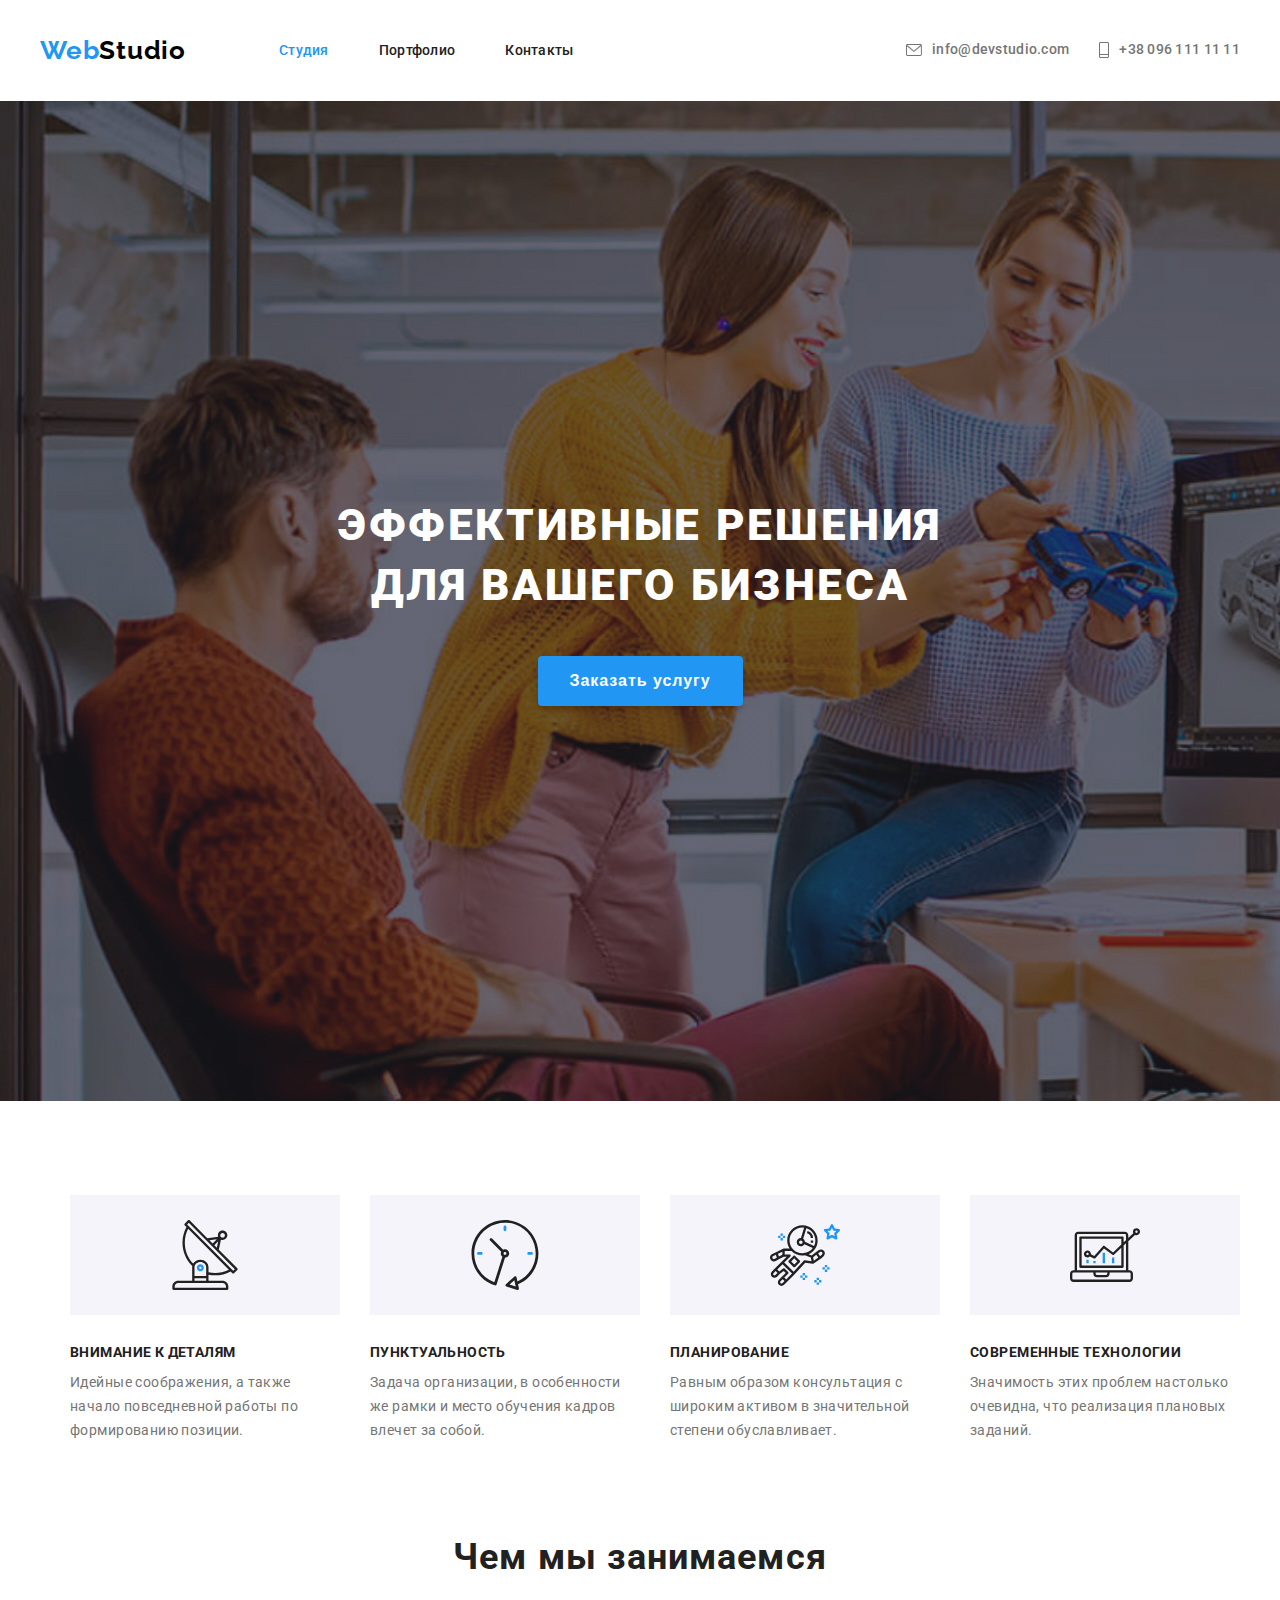
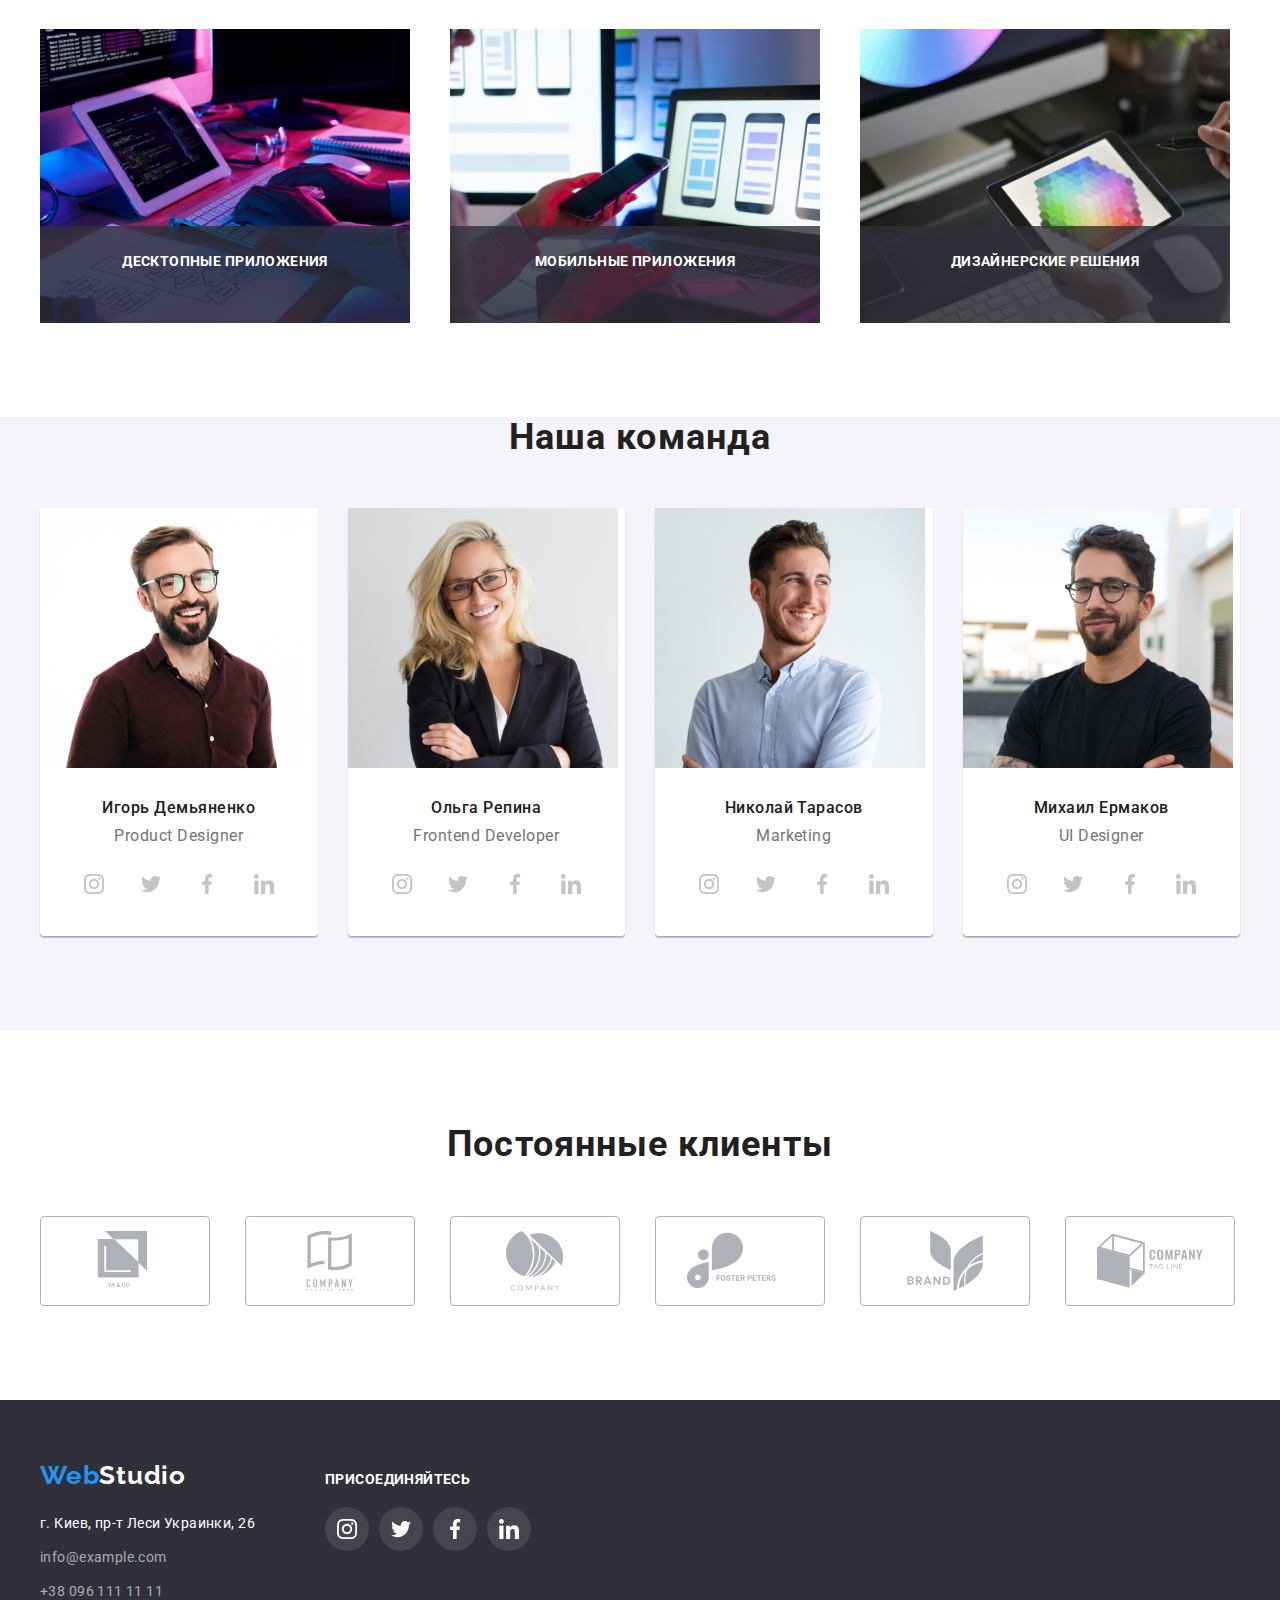
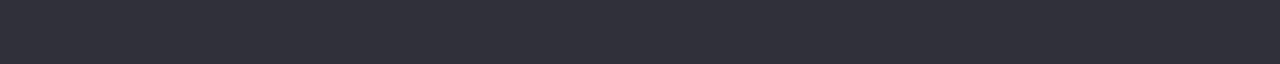
==== index.html @ 7d314761 "ghgfhg" ====
<!DOCTYPE html>
<html lang="ru">
<head>
    <meta charset="UTF-8">
    <meta http-equiv="X-UA-Compatible" content="IE=edge">
    <meta name="viewport" content="width=device-width, initial-scale=1.0">
    <title>WebStudio</title>
    <link rel="preconnect" href="https://fonts.gstatic.com">
    <link href="https://fonts.googleapis.com/css2?family=Raleway:wght@700&family=Roboto:wght@400;500;700;900&display=swap" rel="stylesheet">
    <link rel="stylesheet" href="https://cdnjs.cloudflare.com/ajax/libs/modern-normalize/1.0.0/modern-normalize.min.css" integrity="sha512-ISS7cAi1PEhQ8jnbJpJZMd29NlhNj4AWYyLOSp2CE/CsHxTCu+r+t0D2yoJudVrd0/8fTVPUVDzY5Tvli75u/g==" crossorigin="anonymous" />
    <link rel="stylesheet" href="./css/style.css">
</head>
<body>
    <!--HEADER-->
<header class="header">
    <div class="container"> 
        
    <nav class="navigation">        
        <a class="logo-link" href="#"><span class="web-logo">Web</span>Studio</a>
        <ul class="nav-list">
            <li class="nav-item">
                <a class="navigation-link3" href="#">Студия</a></li>
            <li class="nav-item">
                <a class="navigation-link" href="./portfolio.html">Портфолио</a></li>
            <li class="nav-item">
                <a class="navigation-link" href="#">Контакты</a></li>
        </ul>
    </nav>
    <address class="contacts">
        <a class="mail-link" href="mailto:info@devstudio.com">
            <svg class="icon-svg" Width="16" height="12">
                <use href="./image/icon-contacts/sprite.svg#icon-envelope"></use>
            </svg>
        info@devstudio.com</a>
        <a class="tel-link" href="tel:+380961111111">
            <svg class="icon-svg" Width="10" height="16">
                <use href="./image/icon-contacts/sprite.svg#icon-Vector"></use>
            </svg>
            +38 096 111 11 11</a>
    </address>

    </div>
    </header>
<main>
    <!--SECTION 1-->
<section class="hiro">
    <div class="hiro-cover container">
    <h1 class="hiro-text">Эффективные решения для вашего бизнеса</h1>

    <button class="hiro-btn" type="button" data-modal-open>Заказать услугу</button>
    </div>
</section>
    <!--SECTION 2-->
<section class="ditail">
    <div class="container">
    <ul class="features-title">


        <li class="features" class="margin">
            <div class="icon-section2">
                <svg class="icon-section" Width="70" height="70">
                    <use href="./image/icon-section-two/sprite.svg#icon-antenna"></use>
                </svg>
            </div>
            <h3 class="description-top">Внимание к деталям</h3>
            <p class="ds-text">Идейные соображения, а также начало повседневной работы по формированию позиции.</p>
        </li>


        <li class="features" class="margin">
            <div class="icon-section2">
                <svg class="icon-section" Width="70" height="70">
                    <use href="./image/icon-section-two/sprite.svg#icon-clock"></use>
                </svg>
            </div>
            <h3 class="description-top">Пунктуальность</h3>
            <p class="ds-text">Задача организации, в особенности же рамки и место обучения кадров влечет за собой.</p>
        </li>


        <li class="features" class="margin">
            <div class="icon-section2">
                <svg class="icon-section" Width="70" height="70">
                    <use href="./image/icon-section-two/sprite.svg#icon-astronaut"></use>
                </svg>
            </div>
            <h3 class="description-top">Планирование</h3>
            <p class="ds-text">Равным образом консультация с широким активом в значительной степени обуславливает.</p>
        </li>


        <li class="features">
            <div class="icon-section2">
                <svg class="icon-section" Width="70" height="70">
                    <use href="./image/icon-section-two/sprite.svg#icon-diagram"></use>
                </svg>
            </div>
            <h3 class="description-top">Современные технологии</h3>
            <p class="ds-text">Значимость этих проблем настолько очевидна, что реализация плановых заданий.</p>
        </li>


    </ul>
</div>
</section>
    <!--SECTION 3-->
<section class="view-products">
    <div class="container">
    <h2 class="top-work">Чем мы занимаемся</h2>
    <ul class="pic">
        <li class="img"><img src="./image/box-1.jpg" alt="Na Computere" width="370" height="294">
            <p class="overlay">Десктопные приложения</p> </li>
        <li class="img"><img src="./image/box-2.jpg" alt="V telephone" width="370" height="294">
            <p class="overlay">Мобильные приложения</p>
        </li>
        <li class="img"><img src="./image/box-3.jpg" alt="V Planshete" width="370" height="294">
            <p class="overlay">Дизайнерские решения</p>
        </li>
    </ul>
</div>
</section>
        <!--SECTION 4-->
<section class="top-container padding-footer">
    <div class="container padding-for" >
    <h2 class="comand">Наша команда</h2>
    <ul class="our-comand">
        <li class="cover"> 
            <img src="./image/img.jpg" alt="Игорь Демьяненко" width="270" height="260">
            <div class="pic-people">
                <h3 class="name">Игорь Демьяненко</h3>
                <p class="prof" lang="en">Product Designer</p>

                <ul class="social-section">
                    <li class="link-radius">
                        <a class="b-radius" href="#">
                <svg class="instagram" Width="20" height="20">
                    <use href="./image/icon-sosial-cards/sprite.svg#icon-instagram"></use>
                </svg>   
                        </a>   
                    </li>

                        <li>
                            <a class="b-radius" href="#">
                    <svg class="twitter" Width="20" height="20">
                        <use href="./image/icon-sosial-cards/sprite.svg#icon-twitter"></use>
                    </svg>   
                            </a>   
                        </li>

                    <li>
                        <a class="b-radius" href="#">
                <svg class="facebook" Width="20" height="20">
                    <use href="./image/icon-sosial-cards/sprite.svg#icon-facebook"></use>
                </svg>   
                        </a>   
                    </li>

                        <li>
                            <a class="b-radius" href="#">
                    <svg class="linkedin" Width="20" height="20">
                        <use href="./image/icon-sosial-cards/sprite.svg#icon-linkedin"></use>
                    </svg>   
                            </a>   
                        </li>
                </ul>
            </div>

        </li>
        <li class="cover">
            <img src="./image/img1.jpg" alt="Ольга Репина" width="270" height="260">
            <div class="pic-people">
            <h3 class="name">Ольга Репина</h3>
            <p class="prof" lang="en">Frontend Developer</p>
            
            <ul class="social-section">
                <li class="link-radius">
                    <a class="b-radius" href="#">
            <svg class="instagram" Width="20" height="20">
                <use href="./image/icon-sosial-cards/sprite.svg#icon-instagram"></use>
            </svg>   
                    </a>   
                </li>

                    <li>
                        <a class="b-radius" href="#">
                <svg class="twitter" Width="20" height="20">
                    <use href="./image/icon-sosial-cards/sprite.svg#icon-twitter"></use>
                </svg>   
                        </a>   
                    </li>

                <li>
                    <a class="b-radius" href="#">
            <svg class="facebook" Width="20" height="20">
                <use href="./image/icon-sosial-cards/sprite.svg#icon-facebook"></use>
            </svg>   
                    </a>   
                </li>

                    <li>
                        <a class="b-radius" href="#">
                <svg class="linkedin" Width="20" height="20">
                    <use href="./image/icon-sosial-cards/sprite.svg#icon-linkedin"></use>
                </svg>   
                        </a>   
                    </li>
            </ul>

            </div>
        </li>
        <li class="cover">
            <img src="./image/img2.jpg" alt="Николай Тарасов" width="270" height="260">
            <div class="pic-people">
            <h3 class="name">Николай Тарасов</h3>
            <p class="prof" lang="en">Marketing</p> 
            <ul class="social-section">
                <li class="link-radius">
                    <a class="b-radius" href="#">
            <svg class="instagram" Width="20" height="20">
                <use href="./image/icon-sosial-cards/sprite.svg#icon-instagram"></use>
            </svg>   
                    </a>   
                </li>

                    <li>
                        <a class="b-radius" href="#">
                <svg class="twitter" Width="20" height="20">
                    <use href="./image/icon-sosial-cards/sprite.svg#icon-twitter"></use>
                </svg>   
                        </a>   
                    </li>

                <li>
                    <a class="b-radius" href="#">
            <svg class="facebook" Width="20" height="20">
                <use href="./image/icon-sosial-cards/sprite.svg#icon-facebook"></use>
            </svg>   
                    </a>   
                </li>

                    <li>
                        <a class="b-radius" href="#">
                <svg class="linkedin" Width="20" height="20">
                    <use href="./image/icon-sosial-cards/sprite.svg#icon-linkedin"></use>
                </svg>   
                        </a>   
                    </li>
            </ul>           
            </div>

        </li>
        <li class="cover">
            <img src="./image/img3.jpg" alt="Михаил Ермаков" width="270" height="260">
            <div class="pic-people">
            <h3 class="name">Михаил Ермаков</h3>
            <p class="prof" lang="en">UI Designer</p>     
            
            <ul class="social-section">
                <li class="link-radius">
                    <a class="b-radius" href="#">
            <svg class="instagram" Width="20" height="20">
                <use href="./image/icon-sosial-cards/sprite.svg#icon-instagram"></use>
            </svg>   
                    </a>   
                </li>

                    <li>
                        <a class="b-radius" href="#">
                <svg class="twitter" Width="20" height="20">
                    <use href="./image/icon-sosial-cards/sprite.svg#icon-twitter"></use>
                </svg>   
                        </a>   
                    </li>

                <li>
                    <a class="b-radius" href="#">
            <svg class="facebook" Width="20" height="20">
                <use href="./image/icon-sosial-cards/sprite.svg#icon-facebook"></use>
            </svg>   
                    </a>   
                </li>

                    <li>
                        <a class="b-radius" href="#">
                <svg class="linkedin" Width="20" height="20">
                    <use href="./image/icon-sosial-cards/sprite.svg#icon-linkedin"></use>
                </svg>   
                        </a>   
                    </li>
            </ul>       
            </div>

        </li>    
    </ul>
    </div>
</section>

<section class=" padding-for-section">
    <div class="container">
        <h2 class="comand">Постоянные клиенты</h2>
        <ul class="clients-end">
            <li>
                <a class="bord-clents" href="#">
                <svg class="lo-go" Width="106" height="60">
                        <use href="./image/clients/sprite.svg#icon-logo-1-1"></use>
                    </svg>                     
         </a>
                </a>
            </li>

            <li>
                <a class="bord-clents" href="#">
                <svg class="lo-go" class="lo-go-01" Width="106" height="60">
                        <use href="./image/clients/sprite.svg#icon-logo-2-2"></use>
                    </svg>                     
                </a>
                </a>
            </li>

            <li>
                <a class="bord-clents" href="#">
                <svg class="lo-go" class="lo-go-02" Width="106" height="60">
                        <use href="./image/clients/sprite.svg#icon-logo-3-3"></use>
                    </svg>                     
                </a>
                </a>
            </li>

            <li>
                <a class="bord-clents" href="#">
                <svg class="lo-go" class="lo-go-02" Width="106" height="60">
                        <use href="./image/clients/sprite.svg#icon-logo-4-4"></use>
                    </svg>                     
                </a>
                </a>
            </li>

            <li>
                <a class="bord-clents" href="#">
                <svg class="lo-go" class="lo-go-02" Width="106" height="60">
                        <use href="./image/clients/sprite.svg#icon-logo-5-5"></use>
                    </svg>                     
                </a>
                </a>
            </li>

            <li>
                <a class="bord-clents" href="#">
                <svg class="lo-go" class="lo-go-02" Width="106" height="60">
                        <use href="./image/clients/sprite.svg#icon-logo-6-6"></use>
                    </svg>                     
                </a>
                </a>
            </li>
        </ul>
    </div>
</section>

</main>
<!--FOOTER-->
<footer class="footer">
    <div class="foter-social container">
    <div class="padding-footer">
    <a class="logo-footer" href="#"><span class="web-logo">Web</span>Studio</a>
    

    <address class="pad-foter-top"><a class="adress-footer" href="#">г. Киев, пр-т Леси Украинки, 26</a>
    <ul class="redact">
    <li class="pad">
        <a class="mail-footer" href="mailto:info@example.com">info@example.com</a>
    </li>    
    <li>
        <a class="tel-footer" href="tel:+380961111111">+38 096 111 11 11</a>
    </li>
</ul> 
    </address> 

</div>
<div class="margin-fot-social">
    
    <p class="welcom">присоединяйтесь</p>
        <ul class="social--section">
            <li class="link-radius">
                <a class="b-radius2" href="#">
        <svg class="instagram" Width="20" height="20">
            <use href="./image/icon-sosial-cards/sprite.svg#icon-instagram"></use>
        </svg>   
                </a>   
            </li>

                <li>
                    <a class="b-radius2" href="#">
            <svg class="twitter" Width="20" height="20">
                <use href="./image/icon-sosial-cards/sprite.svg#icon-twitter"></use>
            </svg>   
                    </a>   
                </li>

            <li>
                <a class="b-radius2" href="#">
        <svg class="facebook" Width="20" height="20">
            <use href="./image/icon-sosial-cards/sprite.svg#icon-facebook"></use>
        </svg>   
                </a>   
            </li>

                <li>
                    <a class="b-radius2" href="#">
            <svg class="linkedin" Width="20" height="20">
                <use href="./image/icon-sosial-cards/sprite.svg#icon-linkedin"></use>
            </svg>   
                    </a>   
                </li>
        </ul>
    </div>
</footer>

<div class="backdrop is-hidden" data-modal>
    <div class="modal">
        <button type="button" class="btn-close" data-modal-close>
            <svg class="button-button" Width="11" height="11">
                <use href="./image/sprite.svg#icon-close-black"></use>
            </svg>  
        </button>
    </div>
</div>

<script src="./js/modal.js"></script>
</body>
</html>
---- css/style.css ----
:root {
    --color-text: #212121;
    --color-second-text: #757575;
    --focus-color: #2196F3;
    --secondary-font: "Raleway", sans-serif;
    --colo-black: #000000;
    --background-color: #2F303A;
    --white: #FFFFFF;
    --background-white: #F5F4FA;
    --solid-color: #ECECEC;

    --black: #000000;
    --back-ground: #C4C4C4;
    --fill: #AFB1B8;
}

ul {
    margin-left: 0;
    padding-left: 0;
    text-decoration: none;
    color: var(--color-text);
}
li {
    list-style-type: none;
}
body {
font-family: 'Roboto', sans-serif;
font-weight: 400;
font-size: 14px;
line-height: 24px;
letter-spacing: 0.03em;
    margin: 0 auto;

}
h1,
h2,
h3,
h4,
h5,
h6,
p {
    margin: 0;
}
img {
    display: block;
}

.header {
    display: flex;
    align-items: center;
    padding-top: 24px;
    padding-bottom: 25px;
}
.navigation {
    display: flex;
    align-items: center;
}

.icon-svg {
    margin-right: 10px;

}
.mail-link svg:hover {
    fill: var(--focus-color);
    color: #2196F3;
}

.contacts {
    display: flex;
    align-items: center;
    justify-content: flex-end;
}
.contacts a:hover {
    fill: #2196F3;
    transition: 250ms;
}
.header .container {

        display: flex;
        align-items: center;
        justify-content: space-between;
}
.nav-item:not(:last-child) {
    margin-right: 50px;
}

.container {
    width: 1200px;
    margin: 0 auto;
    padding-left: 15px;
    padding-right: 15px;
}
.nav-list {
    display: flex;
    align-items: center;
}
.navigation-link {
    font-weight: 500;
    font-size: 14px;
    line-height: 1.14;
    letter-spacing: 0.02em;
    color: var(--color-text);
    text-decoration: none;
    transition: 250ms;
}
.navigation-link:hover,
.navigation-link:focus {
    color: var(--focus-color);
}
.icon-section {

    border-radius: 4px;    

}
.box-shadow {
flex-basis: calc((100% - 270px) / 9);
margin-top: 30px;
margin-left: 30px;
}
.icon-section2 {
    align-items: center;
    height: 120px;
    background: var(--background-white);
    display: flex;
    justify-content: center;
}
.icon-sec-red {
    padding-top: 25px;
    
}

.social-section {
    display: flex;
    justify-content: space-between;
    align-items: center;

}

.b-radius {
    display: flex;
    justify-content: center;
    align-items: center;
    width: 44px;
    height: 44px;
    border-radius: 50%; 
    fill: var(--fill);
    transition: 0.5s;
}
.b-radius:hover,
.b-radius:focus {
    fill: var(--white);
}
.b-radius:hover,
.b-radius:focus {
    background: var(--focus-color);
}
.contacts a:hover {
    fill: #2196F3;
    transition: 250ms;
}
.mail-link {
    display: flex;
    justify-content: center;
    align-items: center;
    font-weight: 500;
    font-size: 14px;
    line-height: 1.14px;
    letter-spacing: 0.02em;
    color: var(--color-second-text);
    font-style: normal;
    fill: var(--color-second-text);
}
  

.mail-link:hover,
.mail-link:focus {
    color: var(--focus-color);
}
.mail-link:hover,
.mail-link:focus {
    fill: var(--focus-color);
}

.tel-link {
display: flex;
justify-content: center;
align-items: center;
font-weight: 500;
font-size: 14px;
line-height: 1.14px;
letter-spacing: 0.02em;
color: var(--color-second-text);
margin-left: 30px;
font-style: normal;
fill: var(--color-second-text);
}
.tel-link:hover,
.tel-link:focus {
    color: var(--focus-color);
    text-decoration: none;
}

.logo-link {
    font-family: "Raleway";
    font-weight: 700;
    font-size: 26px;
    line-height: 1.19;
    letter-spacing: 0.03em;
    color: var(--colo-black);
    margin-right: 93px;
}
.web-logo {
    color:var(--focus-color);

}

.hiro {
    background: var(--back-ground);
    display: flex;
    justify-content: center;
    align-items: center;

    background-image: linear-gradient(rgba(47, 48, 58, 0.4), rgba(47, 48, 58, 0.4)), url(../image/Img.png);

    max-width: 1600px;
    background-repeat: no-repeat;
    height: 600px;
    background-size: cover;
    margin: 0 auto;

    padding-top: 200px;
    padding-bottom: 200px;

}

.hiro-text {
    font-weight: 900;
    font-size: 44px;
    line-height: 1.36;
    text-align: center;
    letter-spacing: 0.06em;
    text-transform: uppercase;
    color: var(--white);
    margin-bottom: 40px;
    max-width: 696px;
    align-items: center;
    justify-content: center;
    display: flex;
    margin: 0 auto;
}
.clients-end {
    display: flex;

    flex-wrap: wrap;
    align-items: center;
    margin-top: 0;
    margin-bottom: 0;
    margin-left: -30px;

}
.clients-end li {
 flex-basis: calc((100% - 180px) / 6);
 margin-left: 30px;
}
.bord-clents:hover,
.bord-clents:focus {
    fill: var(--focus-color);
    cursor: pointer;
}
.wid {
    justify-content: center;
    display: flex;
    padding-bottom: 232px;
    padding-top: 30px;
}


.bord-clents {
    display: flex;
    justify-content: center;
    align-items: center;
    border: 1px solid #AFB1B8;
    box-sizing: border-box;
    border-radius: 4px;
    width: 170px;
    height: 90px;

    fill: var(--back-ground);
}
.ditail {
    padding-top: 94px;
    padding-bottom: 94px;
}
.lo-go {
    transition: 0.5s;
    padding-top: 5px;
    padding-bottom: 5px;


}
.bord-clents:hover {
 border: 1px solid var(--focus-color);
}


.lo-go:hover,
.lo-go:focus {
    border-color: var(--focus-color);
}
.lo-go-01 {
    display: flex;
    justify-content: center;
    align-items: center;
    border: 1px solid var(--back-ground);
    box-sizing: border-box;
    border-radius: 4px;
    width: 170px;
    height: 90px;
    padding-top: 19px;
    padding-bottom: 19px;
}
.lo-go-02 {
    display: flex;
    justify-content: center;
    align-items: center;
    border: 1px solid var(back-ground);
    box-sizing: border-box;
    border-radius: 4px;
    width: 170px;
    height: 90px;
    padding-top: 24px;
    padding-bottom: 23px;
}
.features-title {
    display: flex;
    justify-content: center;
margin-left: -30px;
    padding-left: 0;
    margin: 0 auto;
    flex-wrap: wrap;
}
.ds-text {
    margin-top: 10px;
    color: var(--color-second-text);

    box-sizing: border-box;
}


.top-comand {
    background: var(--background-white);
}

.our-comand {
    display: flex;
    padding-left: 0;
    margin-top: 0;
    margin-bottom: 0;
    flex-wrap: wrap;
    margin-left: -30px;
}

.foter-social {
    display: flex;
    margin: 0 auto;
    width: 1200px;
    align-items: baseline;
}
.social--section {
    display: flex;
    flex-wrap: wrap;
    margin-left: -10px;
    align-items: center;
    padding: 0;
}
.social--section li {
    flex-basis: calc((100% - 40px) / 4);
    margin-left: 10px;
}
.footer {
    display: flex;
    justify-content: center;
    align-items: center;
    background-color: #2F303A;
    padding-top: 60px;
    padding-bottom: 60px;
    
}
.padding-footer {
    
    justify-content: space-between;

}



.welcom {
font-weight: bold;
font-size: 14px;
line-height: 16px;
letter-spacing: 0.03em;
text-transform: uppercase;
color: var(--white);
margin-bottom: 20px;
}

.b-radius2 {
    fill: var(--white);
background: rgba(255, 255, 255, 0.1);;
display: flex;
justify-content: center;
align-items: center;
width: 44px;
height: 44px;
border-radius: 50%; 
transition: 250ms;
}
.b-radius2:hover,
.b-radius2:focus {
    background: var(--focus-color);

}

.img {
    width: 370px;
    height: 294px;
}
.view-products {
    padding-bottom: 94px;
}
.description-top {
    font-weight: 700;
    font-size: 14px;
    line-height: 1.14;
    letter-spacing: 0.03em;
    text-transform: uppercase;
    color: var(--color-text);

    margin-top: 30px;
    border: none;
}
.ds-text {
    font-weight: 400;
    font-size: 14px;
    line-height: 1.71;
    letter-spacing: 0.03em;
    color: var(--color-second-text);
}
.top-work {
    font-weight: 700;
    font-size: 36px;
    line-height: 1.16;
    text-align: center;
    letter-spacing: 0.03em;
    color: var(--color-text);
    margin-bottom: 50px;
}
.comand {
    font-weight: 700;
    font-size: 36px;
    line-height: 1.16;
    text-align: center;
    letter-spacing: 0.03em;
    color: var(--color-text);
    margin-bottom: 50px;
}
.name {
    font-weight: 500;
    font-size: 16px;
    line-height: 19px;
    letter-spacing: 0.03em;
    color: var(--color-text);
}

.name {
    margin-bottom: 10px;
    text-align: center;
    border: none;
}

.logo-footer {
    font-family: "Raleway";
    font-weight: 700;
    font-size: 26px;
    line-height: 1.19;
    letter-spacing: 0.03em;
    color: var(--background-color);
    margin-bottom: 20px;
}
.top-container {
    background-color: var(--background-white);
}
.adress-footer {
    font-weight: 400;
    font-size: 14px;
    line-height: 1.71;
    letter-spacing: 0.03em;
    color: var(--white);
    margin-bottom: 9px;
}
a {
    text-decoration: none;
    font-style: normal;
}
.mail-footer {
    font-weight: 400;
    font-size: 14px;
    line-height: 1.71;
    letter-spacing: 0.03em;
    color: rgba(255, 255, 255, 0.6);

}
.tel-footer {
    font-weight: 400;
    font-size: 14px;
    line-height: 1.71;
    letter-spacing: 0.03em;
    color: rgba(255, 255, 255, 0.6);
}

.pad {
    margin-bottom: 9px;
}

.navigation {
    display: flex;
    align-items: center;
}

.nav-item:not(:last-child) {
    margin-right: 50px;
}


.nav-list {
    display: flex;
    align-items: center;
}
.navigation-link3 {
        font-weight: 500;
        font-size: 14px;
        line-height: 1.14;
        letter-spacing: 0.02em;
        color: var(--focus-color);
        text-decoration: none;

        
}
.navigation-link:hover,
.navigation-link:focus {
    color: var(--focus-color);
}


.tel-link {
    font-weight: 500;
    font-size: 14px;
    line-height: 1.14;
    letter-spacing: 0.02em;
    color: var(--color-second-text);
    margin-left: 50px;
    font-style: normal;
    text-decoration: none;

}
.tel-link:hover,
.tel-link:focus {
    color: var(--focus-color);
    text-decoration: none;

}
.logo-link {
    font-family: "Raleway";
    font-weight: 700;
    font-size: 26px;
    line-height: 1.19;
    letter-spacing: 0.03em;
    color: #000000;
    margin-right: 93px;
}
.web-logo {
    color:var(--focus-color);
}


.footer {
    background-color: var(--background-color);
    padding-top: 60px;
    padding-bottom: 60px;
}


.logo-footer {
    font-family: "Raleway";
    font-weight: 700;
    font-size: 26px;
    line-height: 1.19;
    letter-spacing: 0.03em;
    color: var(--white);
}
.top-padding {
    padding-top: 94px;
}
.porfolio-padding {
    padding-top: 94px;
    padding-bottom: 94px;
}

.bm {
    border-top: 1px solid var(--solid-color);
}
.menu {
    font-weight: 500;
    background-color: #F5F4FA;
    border-radius: 4px;
    font-size: 16px;
    line-height: 26px;
    text-align: center;
    letter-spacing: 0.03em;
    border: none;
    cursor: pointer;
    padding: 6px 22px;
}
.menu2 {
    font-weight: 500;
    background-color: #F5F4FA;
    border-radius: 4px;
    font-size: 16px;
    line-height: 26px;
    text-align: center;
    letter-spacing: 0.03em;
    border: none;
    cursor: pointer;
    padding: 6px 22px;
}
.producta-padding {
    padding: 20px 24px;
    border: 1px solid #EEEEEE;
    border-top: none;
}
    .products {
        display: flex;
        flex-wrap: wrap;
margin-top: -30px;
margin-left: -30px;

        padding: 0;
        margin-top: 50px;
    }


    .top-menu {
        justify-content: center;    
    }
.top-menu2 {
    justify-content: center;    
    text-align: center;
margin-top: 0;
margin-bottom: 0;
    display: flex;
}


.margin {
    margin-top: 30px;
}
.margin:hover,
.margin:focus {
    cursor: pointer;
    box-sizing: border-box;
    box-shadow: 0px 1px 1px rgba(0, 0, 0, 0.12), 0px 4px 4px rgba(0, 0, 0, 0.06), 1px 4px 6px rgba(0, 0, 0, 0.16);
}

.products p {
    font-weight: normal;
    font-size: 16px;
    line-height: 30px;
    letter-spacing: 0.03em;
    color: var(--color-second-text);

    margin-top: 4px;

}

.products h3 {
font-weight: bold;
font-size: 18px;
line-height: 36px;
letter-spacing: 0.06em;
color: var(--color-text);

border-bottom: none;
}

.mail-footer {
    font-weight: 400;
    font-size: 14px;
    line-height: 1.71;
    letter-spacing: 0.03em;
    color: rgba(255, 255, 255, 0.6);
}
.menu {
    margin-right: 8px;
}
.box-shadoww:hover,
.box-shadoww:focus {
    cursor: pointer;
    box-sizing: border-box;
    box-shadow: 0px 1px 1px rgba(0, 0, 0, 0.12), 0px 4px 4px rgba(0, 0, 0, 0.06), 1px 4px 6px rgba(0, 0, 0, 0.16);
}

.menu:hover, 
.menu:focus {
    color: var(--white);
    background-color: var(--focus-color);
    cursor: pointer;
    box-shadow: 0px 3px 1px rgba(0, 0, 0, 0.1), 0px 1px 2px rgba(0, 0, 0, 0.08), 0px 2px 2px rgba(0, 0, 0, 0.12);
border-radius: 4px;
    
}
.menu2:hover, 
.menu2:focus {
    color: var(--white);
    background-color: var(--focus-color);
    cursor: pointer;
    box-shadow: 0px 3px 1px rgba(0, 0, 0, 0.1), 0px 1px 2px rgba(0, 0, 0, 0.08), 0px 2px 2px rgba(0, 0, 0, 0.12);
border-radius: 4px;
    
}
.tel-footer {
    font-weight: 400;
    font-size: 14px;
    line-height: 1.71;
    letter-spacing: 0.03em;
    color: rgba(255, 255, 255, 0.6);
    padding-bottom: 60px;
}


.tel-link:hover,
.tel-link:focus {
    color: var(--focus-color);
    text-decoration: none;

}


.footer {
    display: flex;
    justify-content: center;
    align-items: center;
    background-color: var(--background-color);
    padding-top: 60px;
    padding-bottom: 60px;
    
}



.welcom {
font-weight: bold;
font-size: 14px;
line-height: 16px;
letter-spacing: 0.03em;
text-transform: uppercase;
color: var(--white);
margin-bottom: 20px;
}

.b-radius2 {
    fill: var(--white);
background: rgba(255, 255, 255, 0.1);;
display: flex;
justify-content: center;
align-items: center;
width: 44px;
height: 44px;
border-radius: 50%; 
transition: 0.5s;
}
.b-radius2:hover,
.b-radius2:focus {
    background: var(--focus-color);

}


.top-work {
    font-weight: 700;
    font-size: 36px;
    line-height: 1.16;
    text-align: center;
    letter-spacing: 0.03em;
    color: var(--color-text);
}



.logo-footer {
    font-family: "Raleway";
    font-weight: 700;
    font-size: 26px;
    line-height: 1.19;
    letter-spacing: 0.03em;
    color: var(--white);
    margin-bottom: 20px;
}

.mail-footer {
    font-weight: 400;
    font-size: 14px;
    line-height: 1.71;
    letter-spacing: 0.03em;
    color: rgba(255, 255, 255, 0.6);

}
.tel-footer {
    font-weight: 400;
    font-size: 14px;
    line-height: 1.71;
    letter-spacing: 0.03em;
    color: rgba(255, 255, 255, 0.6);
}

.bord-clents:hover,
.bord-clents:focus {
    fill: var(--focus-color);
    cursor: pointer;
}
.wid {
    justify-content: center;
    display: flex;
    padding-bottom: 232px;
    padding-top: 30px;
}
.hiro-btn {
    font-weight: 700;
    font-size: 16px;
    line-height: 1.87;
    align-items: center;
    letter-spacing: 0.06em;
    color: var(--white);
    background: var(--focus-color);
    padding: 10px 32px;
    box-shadow: 0px 4px 4px rgb(0 0 0 / 15%);
    border-radius: 4px;
    margin-top: 40px;
    cursor: pointer;
    border: none;
}

.bord-clents {
    fill: var(--back-ground);
}

.lo-go-01 {
    display: flex;
    justify-content: center;
    align-items: center;
    border: 1px solid var(--back-ground);
    box-sizing: border-box;
    border-radius: 4px;
    width: 170px;
    height: 90px;
    padding-top: 19px;
    padding-bottom: 19px;
}
.lo-go-02 {
    display: flex;
    justify-content: center;
    align-items: center;
    border: 1px solid var(--back-ground);
    box-sizing: border-box;
    border-radius: 4px;
    width: 170px;
    height: 90px;
    padding-top: 24px;
    padding-bottom: 23px;
}


.pic {
    display: flex;
    justify-content: center;
    padding-left: 0;
    margin-top: 0;
    margin-bottom: 0;
    flex-wrap: wrap;
    margin-left: -30px;
}
.top-comand {
    background: var(--background-white);
}


.icon-sec-red {
    padding-top: 25px; 
}


.b-radius {
    display: flex;
    justify-content: center;
    align-items: center;
    width: 44px;
    height: 44px;
    border-radius: 50%; 
    fill: var(--back-ground);
    transition: 0.5s;
}
.b-radius:hover,
.b-radius:focus {
    fill: var(--white);
}
.b-radius:hover,
.b-radius:focus {
    background: var(--focus-color);
}
.mail-link {
    display: flex;
    justify-content: center;
    align-items: center;
    font-weight: 500;
    font-size: 14px;
    line-height: 1.14px;
    letter-spacing: 0.02em;
    color: var(--color-second-text);
    font-style: normal;

}

.tel-link {
display: flex;
justify-content: center;
align-items: center;
font-weight: 500;
font-size: 14px;
line-height: 1.14px;
letter-spacing: 0.02em;
color: var(--color-second-text);
margin-left: 30px;
font-style: normal;
}
.tel-link:hover,
.tel-link:focus {
    color: var(--focus-color);

}

.logo-link {
    font-family: "Raleway";
    font-weight: 700;
    font-size: 26px;
    line-height: 1.19;
    letter-spacing: 0.03em;
    color: var(--black);
    margin-right: 93px;
}
.web-logo {
    color:var(--focus-color);
    margin-bottom: 20px;
}
.hiro-cover {
    text-align: center;
}


.bord-clents:hover,
.bord-clents:focus {
    fill: var(--focus-color);
    cursor: pointer;
}
.wid {
    justify-content: center;
    display: flex;
    padding-bottom: 232px;
    padding-top: 30px;
}


.bord-clents {
    fill: var(--fill);
}


.lo-go-01 {
    display: flex;
    justify-content: center;
    align-items: center;
    border: 1px solid var(--back-ground);
    box-sizing: border-box;
    border-radius: 4px;
    width: 170px;
    height: 90px;
    padding-top: 19px;
    padding-bottom: 19px;
}
.lo-go-02 {
    display: flex;
    justify-content: center;
    align-items: center;
    border: 1px solid var(--back-ground);
    box-sizing: border-box;
    border-radius: 4px;
    width: 170px;
    height: 90px;
    padding-top: 24px;
    padding-bottom: 23px;
}


.top-comand {
    background: var(--background-white);
}


/* .cover:nth-child(-n+3) { */
    /* margin-right: 30px; */
/* } */

.cover {
    background-color: var(--white);
    box-shadow: 0px 1px 3px rgb(235 179 179 / 12%), 0px 1px 1px rgb(0 0 0 / 14%), 0px 2px 1px rgb(0 0 0 / 20%);
    border-radius: 0px 0px 4px 4px;
    /* width: 270px; */
    flex-basis: calc((100% - 120px) / 4);
    margin-left: 30px;
    
}


.footer {
    display: flex;
    justify-content: center;
    align-items: center;
    background-color: var(--background-color);
    padding-top: 60px;
    padding-bottom: 60px;
    
}
.features {
flex-basis: calc((100% - 120px) / 4);
margin-left: 30px;
    
}




.prof {
    text-align: center;
    margin-bottom: 16px;

    font-weight: 400;
    font-size: 16px;
    line-height: 1.18;
    letter-spacing: 0.03em;
    color: var(--color-second-text);
}
.welcom {
font-weight: bold;
font-size: 14px;
line-height: 16px;
letter-spacing: 0.03em;
text-transform: uppercase;
color: var(--white);
margin-bottom: 20px;
}

.b-radius2 {
    fill: var(--white);
background: rgba(255, 255, 255, 0.1);;
display: flex;
justify-content: center;
align-items: center;
width: 44px;
height: 44px;
border-radius: 50%; 
transition: 0.5s;
}
.b-radius2:hover,
.b-radius2:focus {
    background: var(--focus-color);

}

.img {
    flex-basis: calc((100% - 90px) / 3);
margin-left: 30px;
    width: 370px;
    height: 294px;
}


.top-work {
    font-weight: 700;
    font-size: 36px;
    line-height: 1.16;
    text-align: center;
    letter-spacing: 0.03em;
    color: #212121;
}



.logo-footer {
    font-family: "Raleway";
    font-weight: 700;
    font-size: 26px;
    line-height: 1.19;
    letter-spacing: 0.03em;
    color: var(--white);
    margin-bottom: 20px;
}

.mail-footer {
    font-weight: 400;
    font-size: 14px;
    line-height: 1.71;
    letter-spacing: 0.03em;
    color: rgba(255, 255, 255, 0.6);

}

.tel-footer {
    font-weight: 400;
    font-size: 14px;
    line-height: 1.71;
    letter-spacing: 0.03em;
    color: rgba(255, 255, 255, 0.6);
}
.pic-people {
    padding: 30px 32px;
}

.pad-foter-top {

    margin-top: 20px;
}
.redact {
    padding-left: 0;
    margin-top: 9px;
    margin-bottom: 0;
}
.margin-fot-social {
    margin-left: 70px;
}

.padding-for-section {
padding-bottom: 94px;
padding-top: 94px;
}

.padding-for {
    padding-bottom: 94px;
    }


.img {
    width: 370px;
    height: 294px;
    position: relative;
}
.overlay {
    position: absolute;
    padding-top: 27px;
    bottom: 0;
    left: 0;
    font-weight: 700;
    font-size: 14px;
    line-height: 16px;
    text-align: center;
    letter-spacing: 0.03em;
    text-transform: uppercase;
    background: rgba(47, 48, 58, 0.8);
    width: 370px;
    height: 70px;
    color: #FFFFFF;
}
.backdrop {
    position: fixed;
    width: 100vw;
    height: 100vh;
    left: 0px;
    top: 0px;
    background: rgba(0, 0, 0, 0.2);
}
.is-hidden {
    visibility: hidden;
    opacity: 0;
    pointer-events: none;
}
.modal {
    position: absolute;
    Width: 528px;
    Height: 581px;
    background-color: #FFFFFF;
    top: 50%;
    left: 50%;
    transform: translate(-50%, -50%);

}

.btn-close {
    background: #FFFFFF;
    border: 1px solid rgba(0, 0, 0, 0.1);
    border-radius: 50%;
    width: 30px;
    height: 30px;
    cursor: pointer;
    position: absolute;
    right: 8px;
    top: 8px;
}
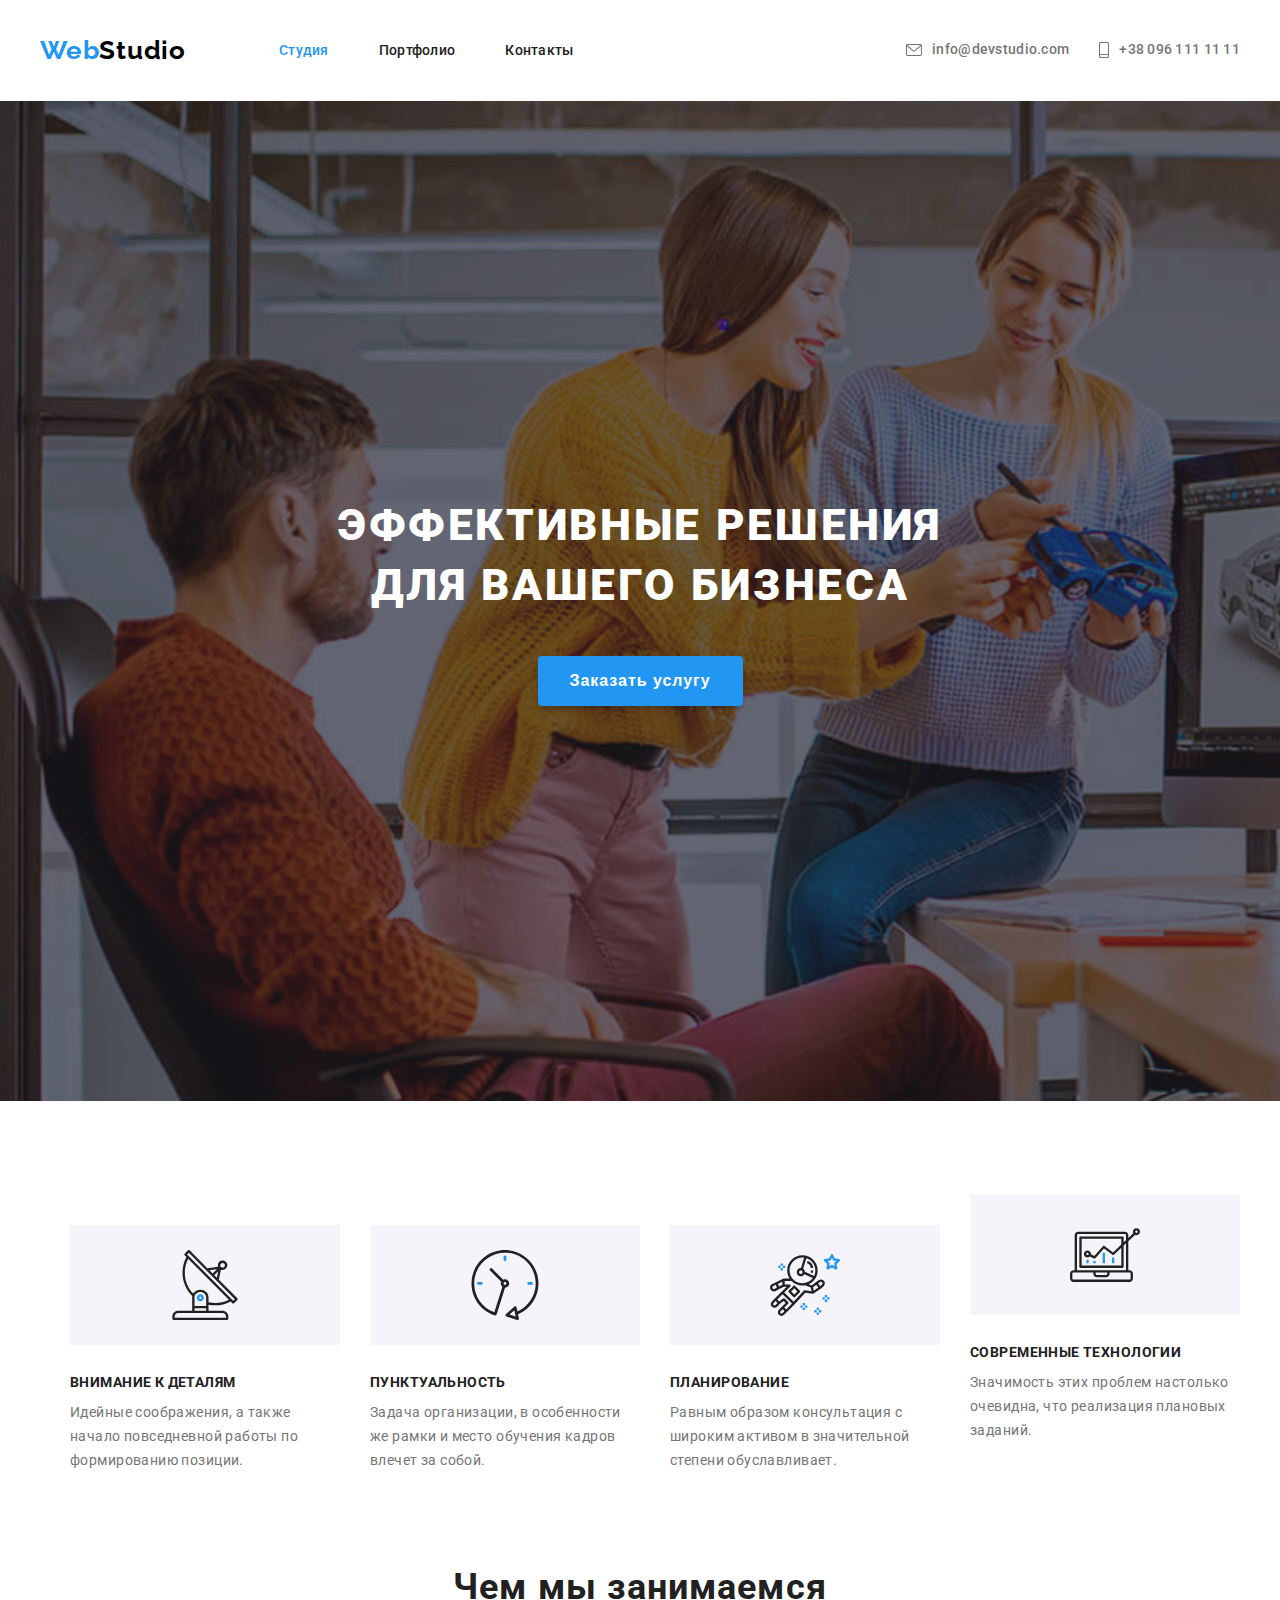
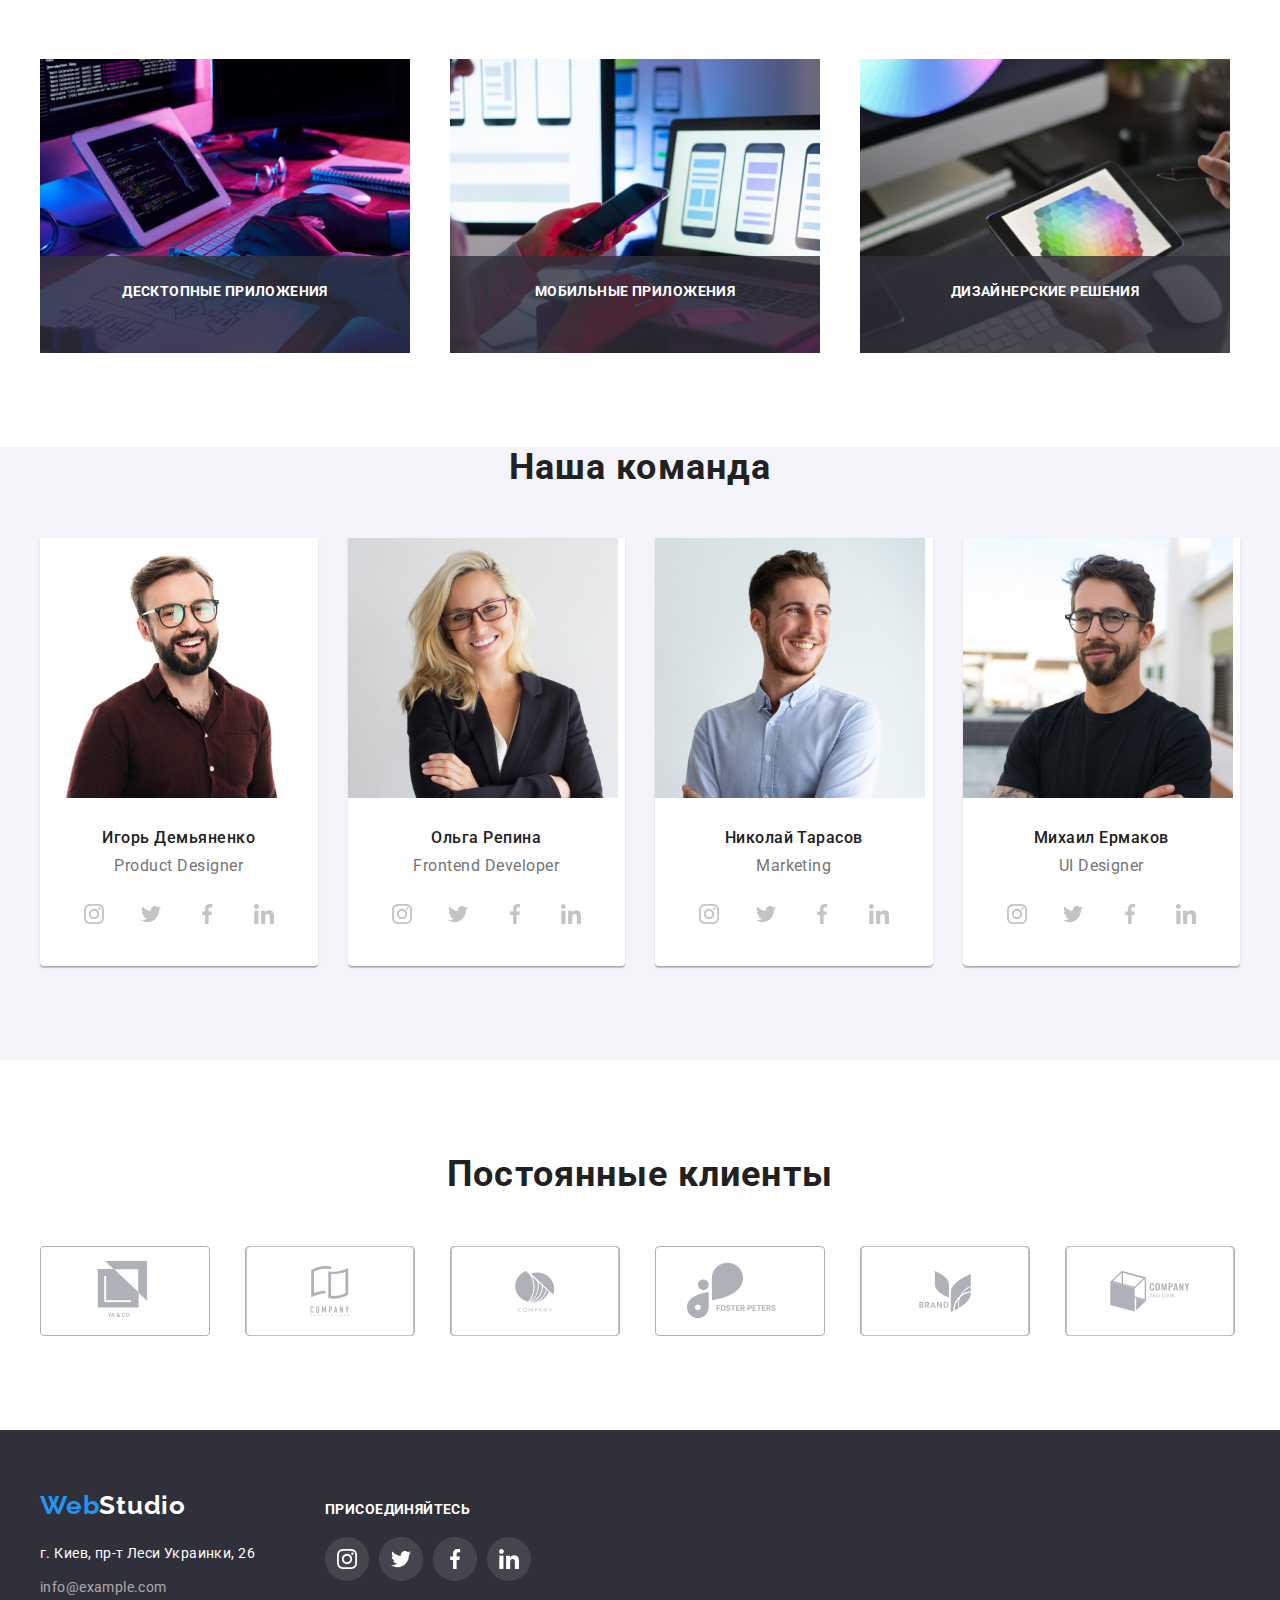
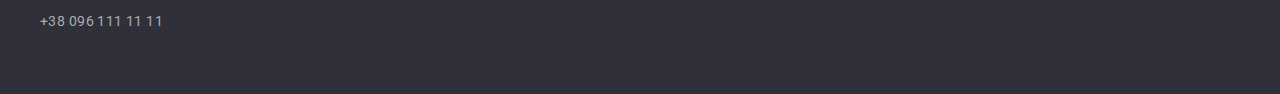
==== commit f0b91869: "new 16:13" ====
--- a/index.html
+++ b/index.html
@@ -56,7 +56,7 @@
     <ul class="features-title">
 
 
-        <li class="features" class="margin">
+        <li class="margin features">
             <div class="icon-section2">
                 <svg class="icon-section" Width="70" height="70">
                     <use href="./image/icon-section-two/sprite.svg#icon-antenna"></use>
@@ -67,7 +67,7 @@
         </li>
 
 
-        <li class="features" class="margin">
+        <li class="margin features">
             <div class="icon-section2">
                 <svg class="icon-section" Width="70" height="70">
                     <use href="./image/icon-section-two/sprite.svg#icon-clock"></use>
@@ -78,7 +78,7 @@
         </li>
 
 
-        <li class="features" class="margin">
+        <li class="margin features">
             <div class="icon-section2">
                 <svg class="icon-section" Width="70" height="70">
                     <use href="./image/icon-section-two/sprite.svg#icon-astronaut"></use>
@@ -305,24 +305,21 @@
                         <use href="./image/clients/sprite.svg#icon-logo-1-1"></use>
                     </svg>                     
          </a>
+            </li>
+
+            <li>
+                <a class="bord-clents" href="#">
+                <svg  class="lo-go-01 lo-go" Width="106" height="60">
+                        <use href="./image/clients/sprite.svg#icon-logo-2-2"></use>
+                    </svg>                     
                 </a>
             </li>
 
             <li>
                 <a class="bord-clents" href="#">
-                <svg class="lo-go" class="lo-go-01" Width="106" height="60">
-                        <use href="./image/clients/sprite.svg#icon-logo-2-2"></use>
-                    </svg>                     
-                </a>
-                </a>
-            </li>
-
-            <li>
-                <a class="bord-clents" href="#">
-                <svg class="lo-go" class="lo-go-02" Width="106" height="60">
+                <svg class="lo-go-02 lo-go" Width="106" height="60">
                         <use href="./image/clients/sprite.svg#icon-logo-3-3"></use>
                     </svg>                     
-                </a>
                 </a>
             </li>
 
@@ -332,24 +329,21 @@
                         <use href="./image/clients/sprite.svg#icon-logo-4-4"></use>
                     </svg>                     
                 </a>
+            </li>
+
+            <li>
+                <a class="bord-clents" href="#">
+                <svg class="lo-go-02 lo-go" Width="106" height="60">
+                        <use href="./image/clients/sprite.svg#icon-logo-5-5"></use>
+                    </svg>                     
                 </a>
             </li>
 
             <li>
                 <a class="bord-clents" href="#">
-                <svg class="lo-go" class="lo-go-02" Width="106" height="60">
-                        <use href="./image/clients/sprite.svg#icon-logo-5-5"></use>
-                    </svg>                     
-                </a>
-                </a>
-            </li>
-
-            <li>
-                <a class="bord-clents" href="#">
-                <svg class="lo-go" class="lo-go-02" Width="106" height="60">
+                <svg class="lo-go-02 lo-go" Width="106" height="60">
                         <use href="./image/clients/sprite.svg#icon-logo-6-6"></use>
                     </svg>                     
-                </a>
                 </a>
             </li>
         </ul>
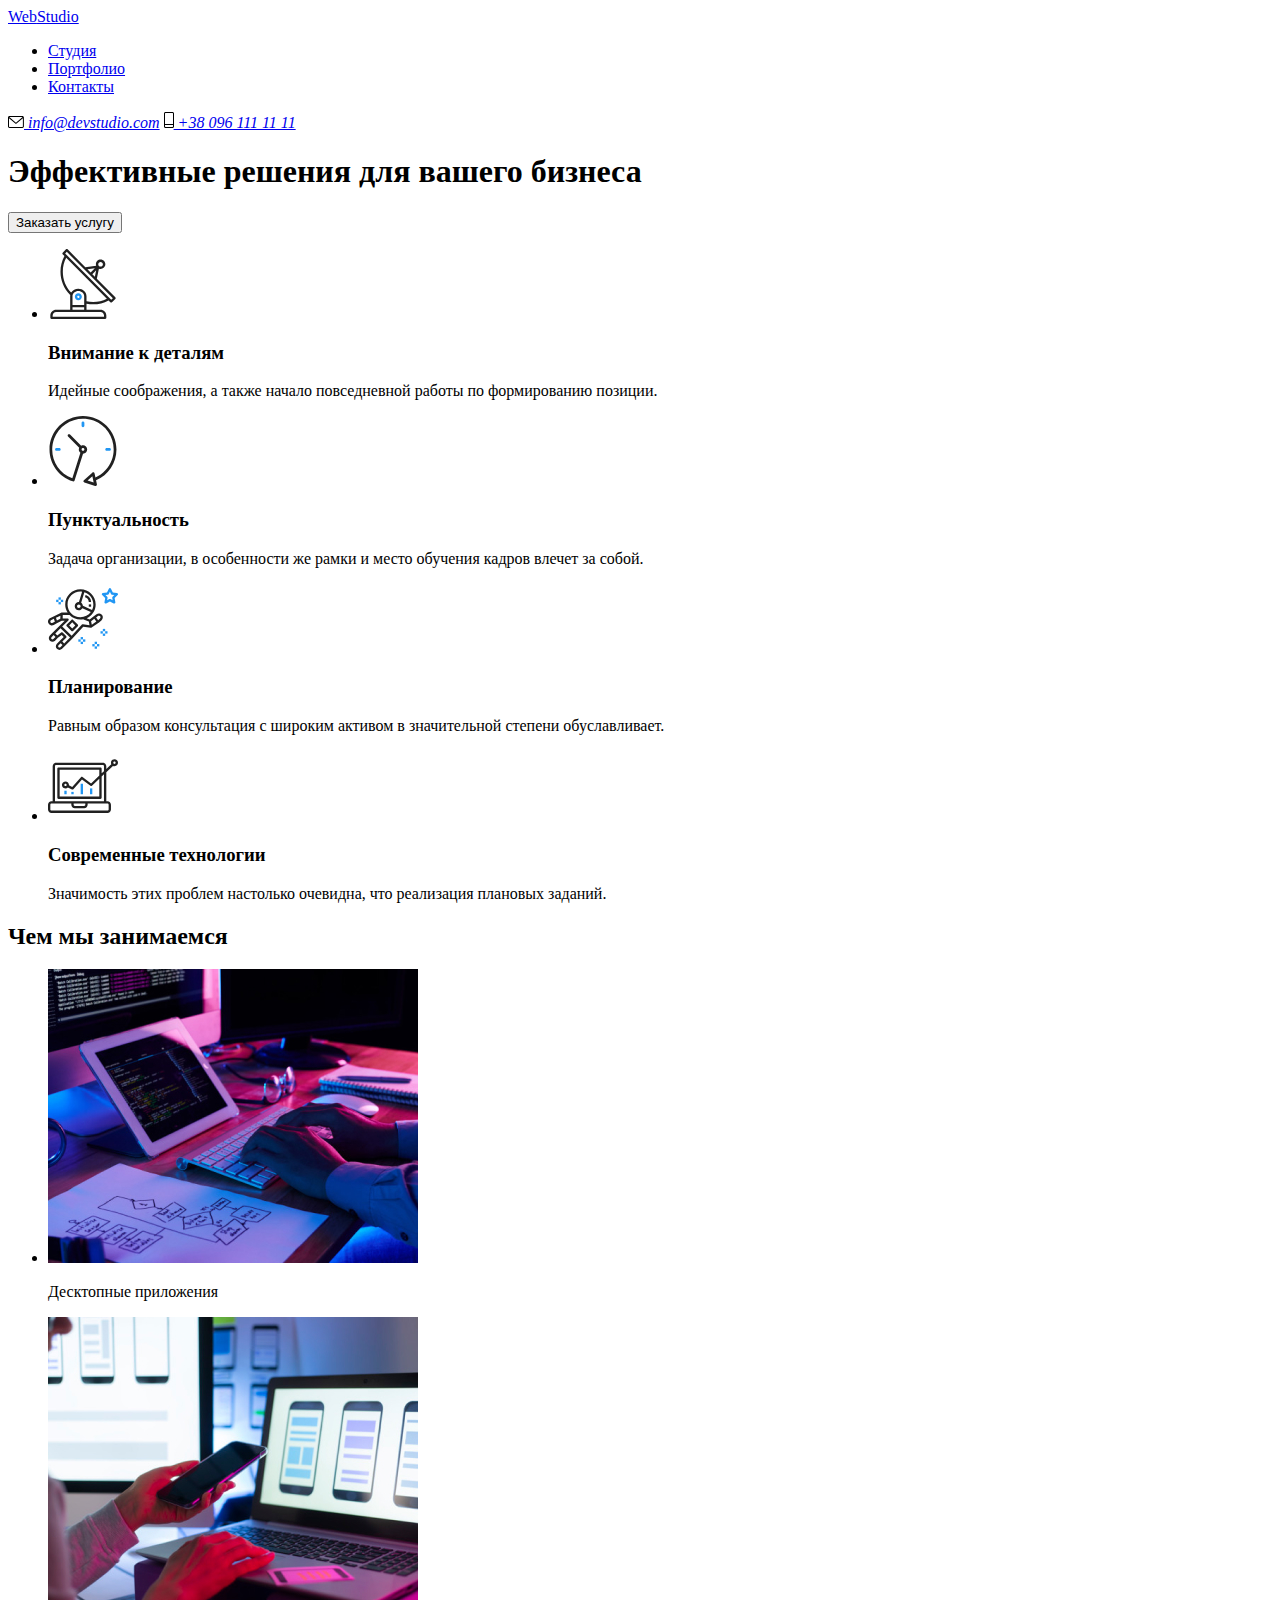
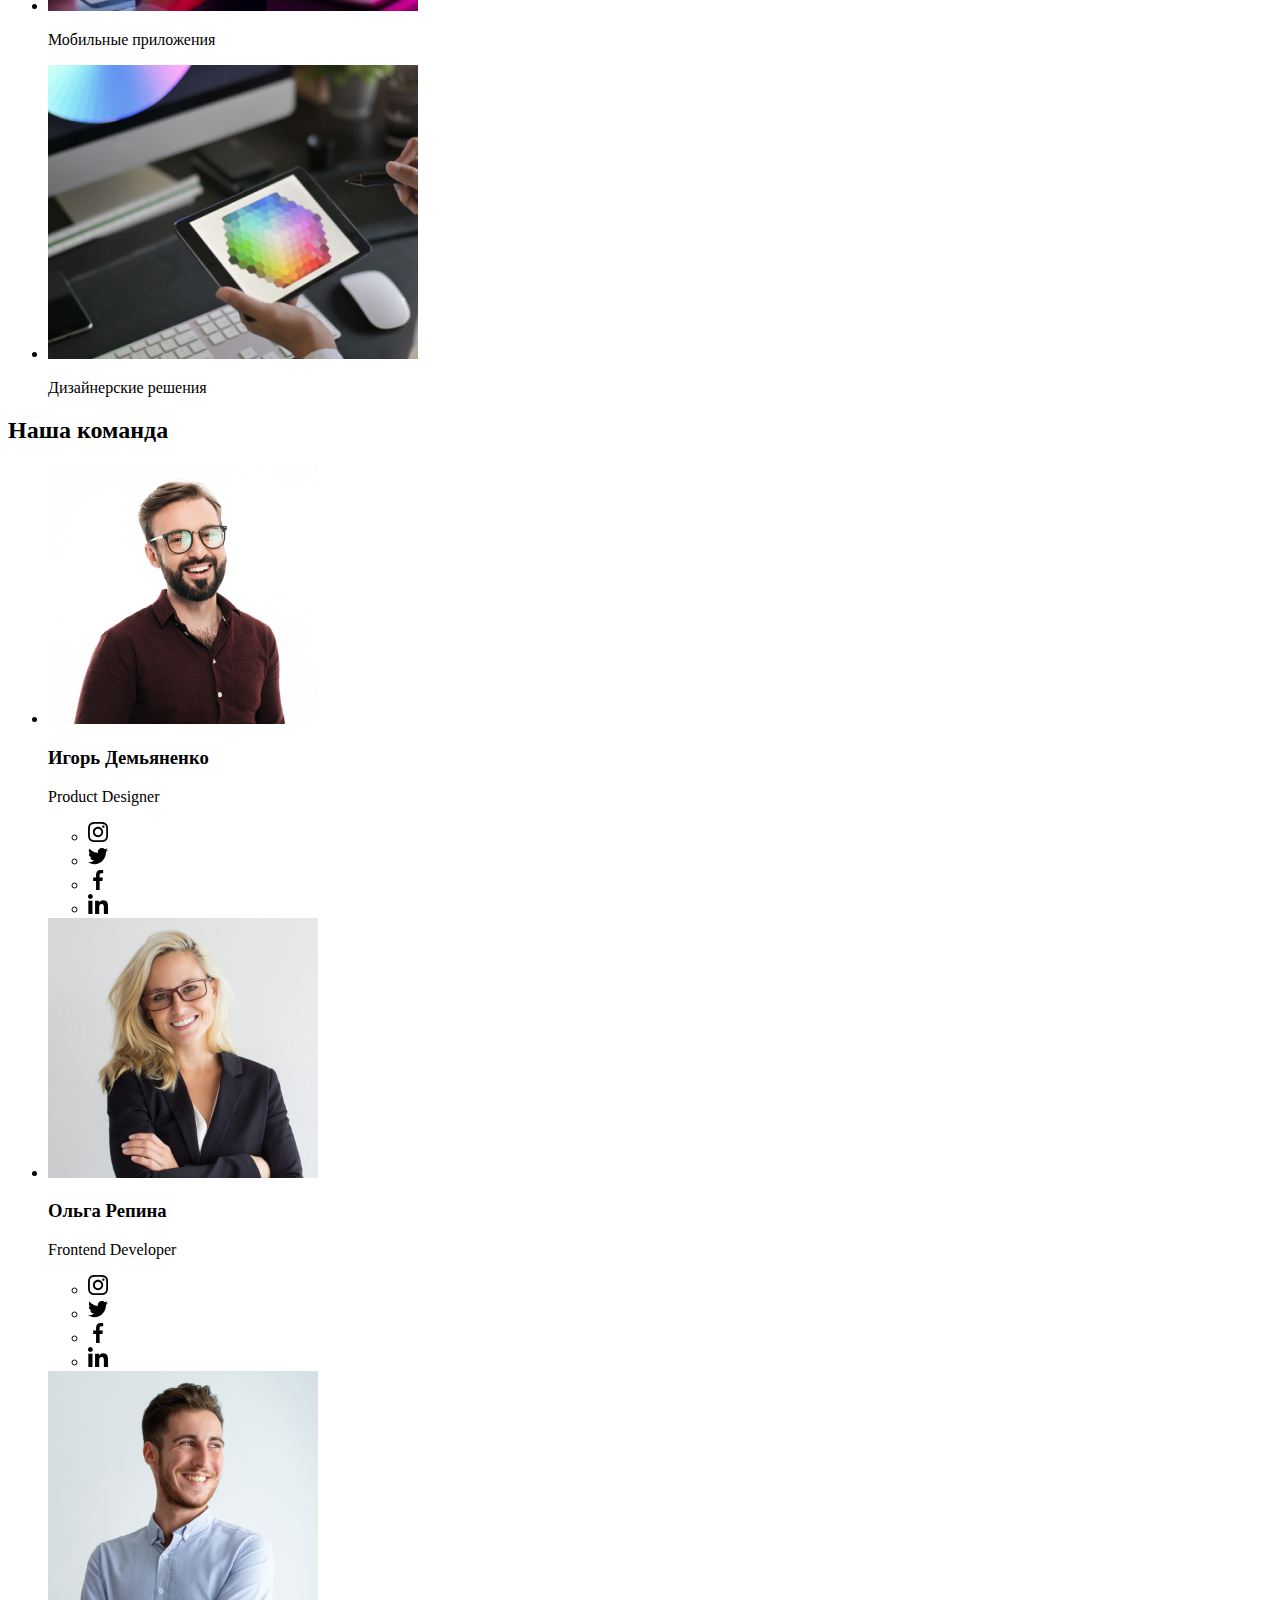
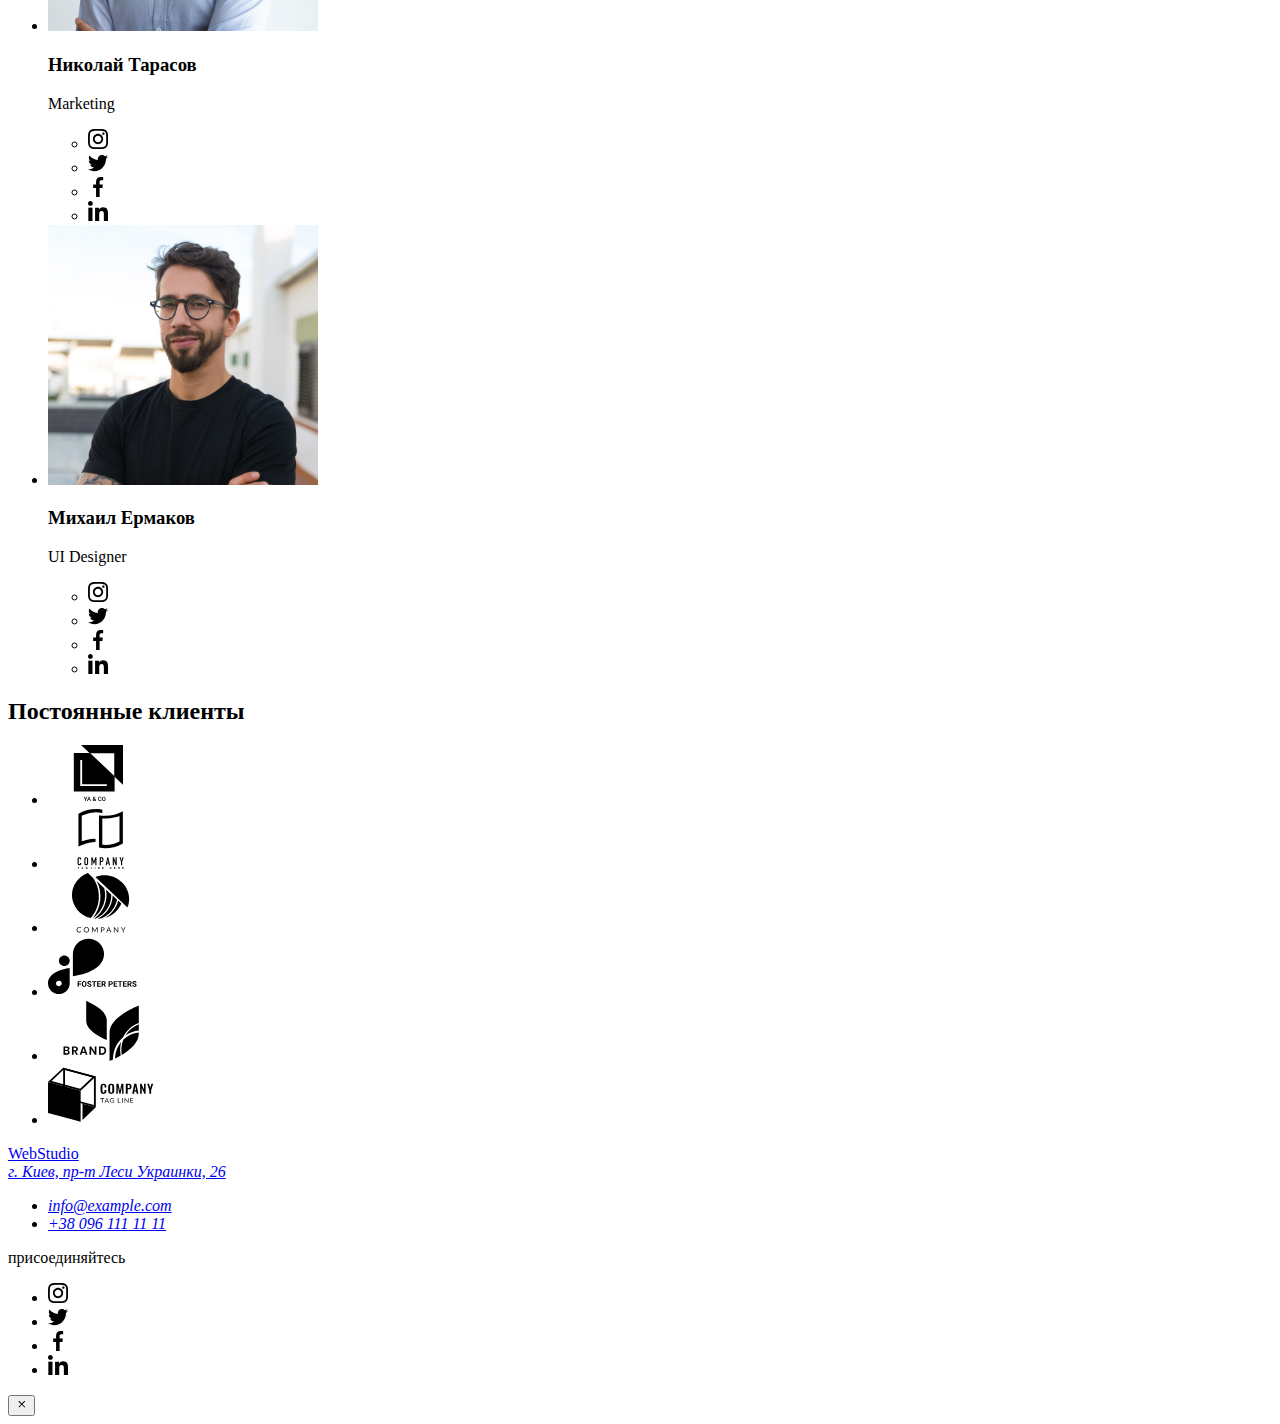
==== commit 5bd3fe69: "ggg" ====
--- a/index.html
+++ b/index.html
@@ -325,7 +325,7 @@
 
             <li>
                 <a class="bord-clents" href="#">
-                <svg class="lo-go" class="lo-go-02" Width="106" height="60">
+                <svg class="lo-go-02 " Width="106" height="60">
                         <use href="./image/clients/sprite.svg#icon-logo-4-4"></use>
                     </svg>                     
                 </a>
@@ -407,6 +407,7 @@
                 </li>
         </ul>
     </div>
+    </div>
 </footer>
 
 <div class="backdrop is-hidden" data-modal>
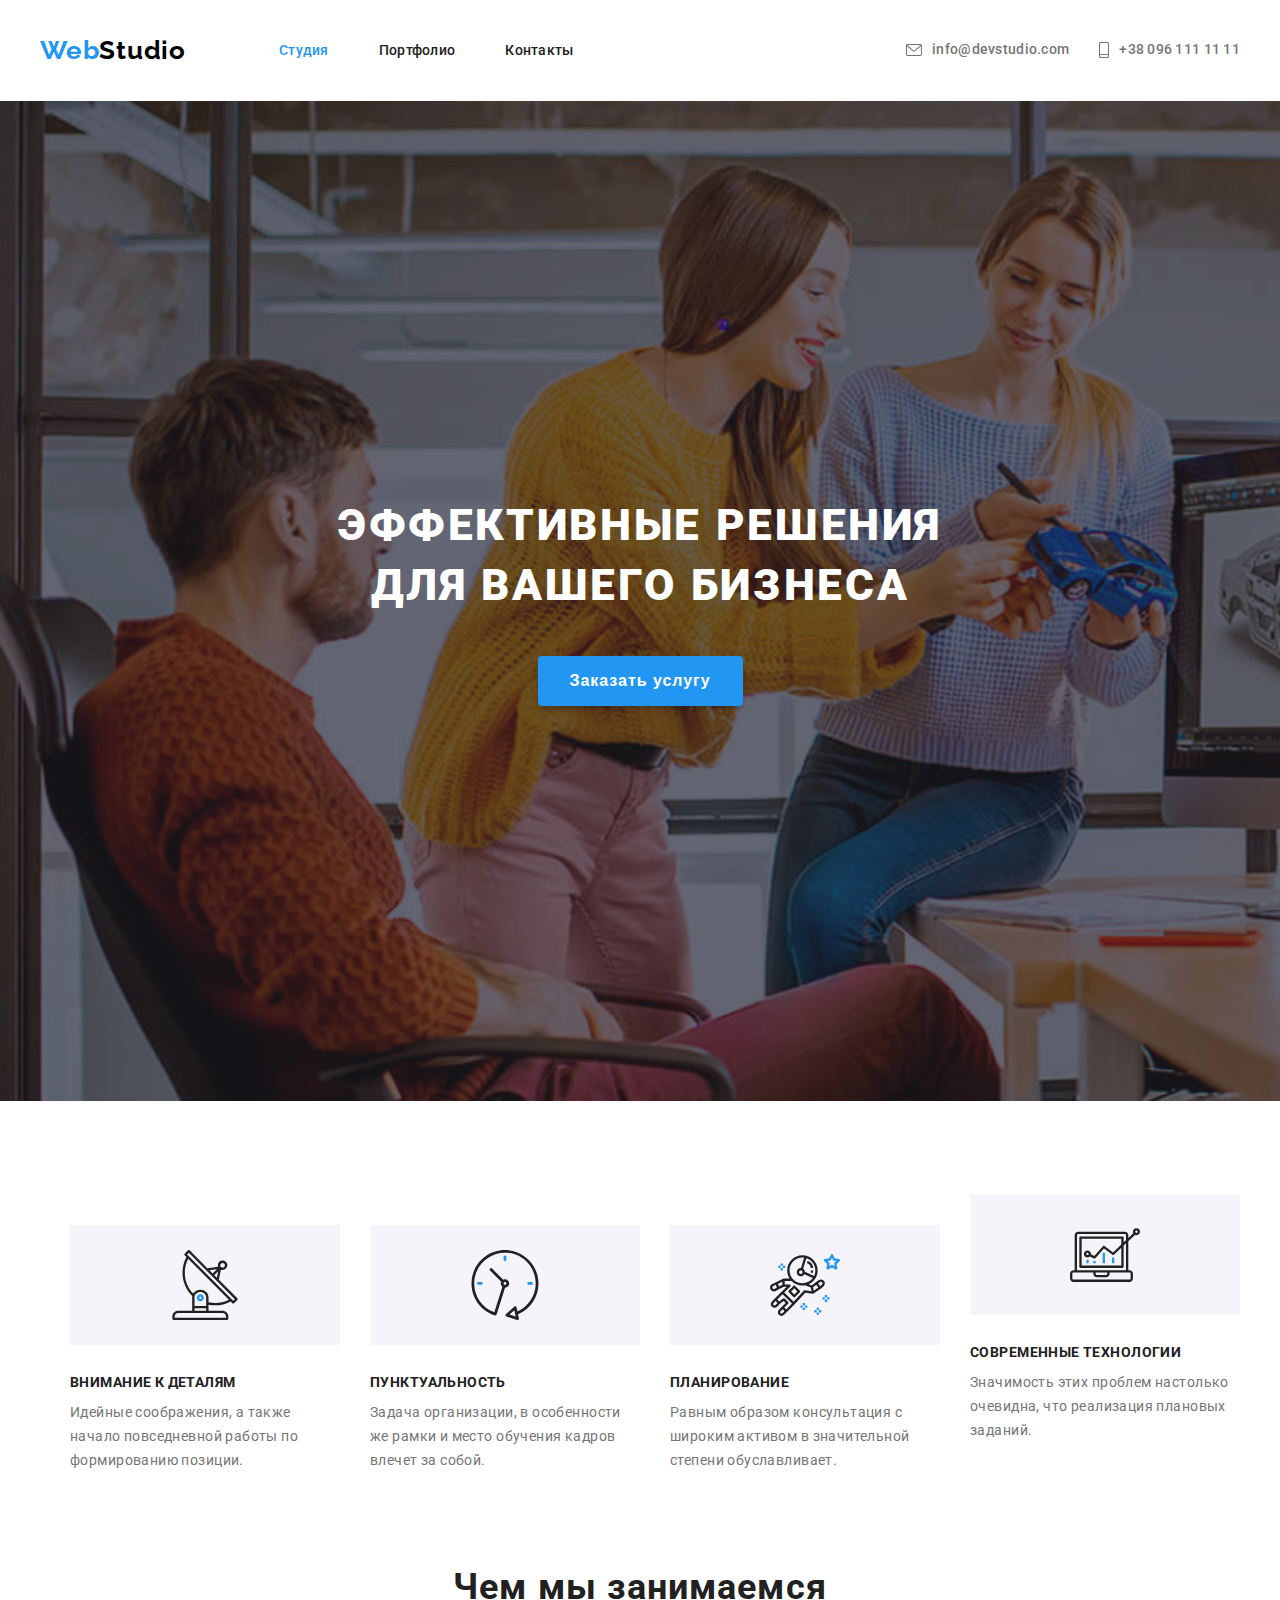
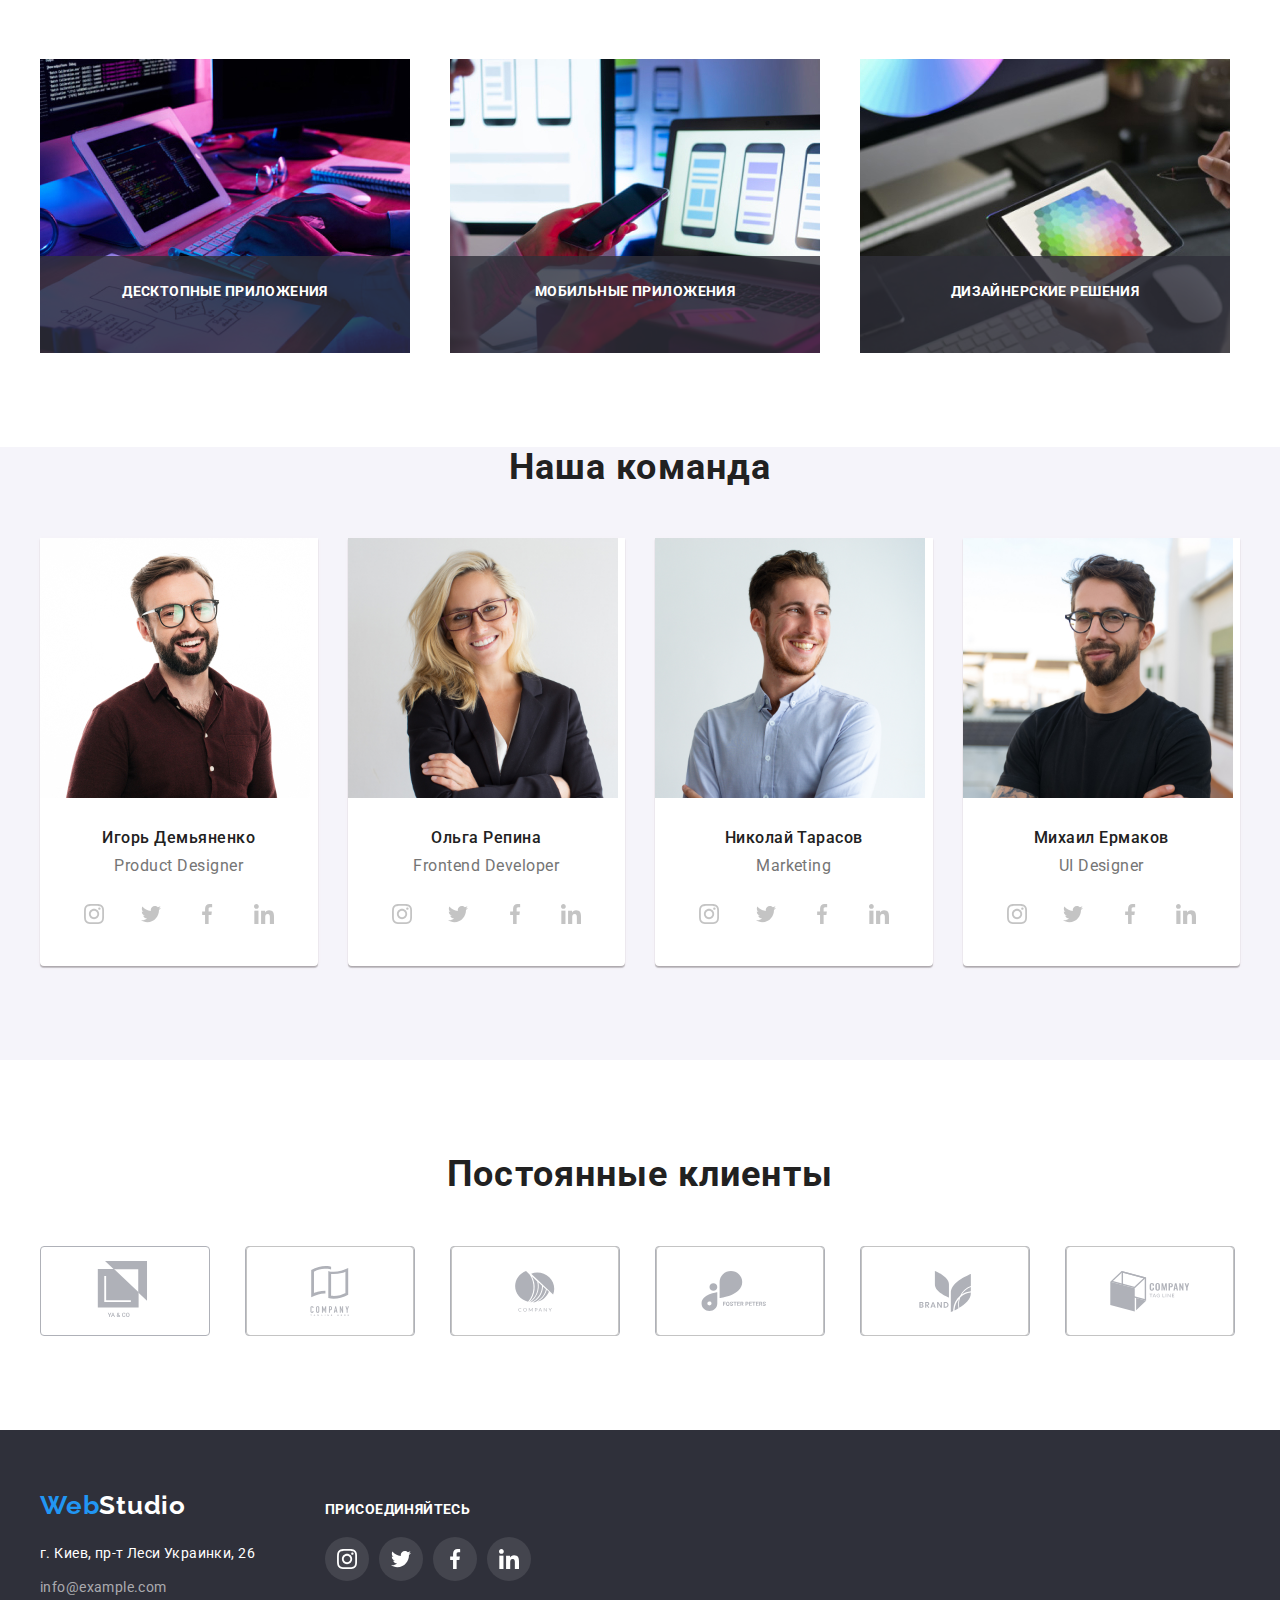
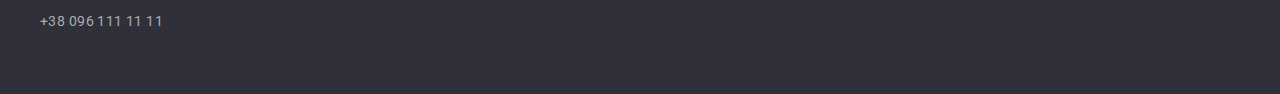
==== commit d8ba82ed: "ghgh" ====
--- a/index.html
+++ b/index.html
@@ -414,7 +414,7 @@
     <div class="modal">
         <button type="button" class="btn-close" data-modal-close>
             <svg class="button-button" Width="11" height="11">
-                <use href="./image/sprite.svg#icon-close-black"></use>
+                <use href="./image/clients/sprite.svg#icon-Vector-3"></use>
             </svg>  
         </button>
     </div>
--- a/css/style.css
+++ b/css/style.css
@@ -0,0 +1,1214 @@
+:root {
+    --color-text: #212121;
+    --color-second-text: #757575;
+    --focus-color: #2196F3;
+    --secondary-font: "Raleway", sans-serif;
+    --colo-black: #000000;
+    --background-color: #2F303A;
+    --white: #FFFFFF;
+    --background-white: #F5F4FA;
+    --solid-color: #ECECEC;
+
+    --black: #000000;
+    --back-ground: #C4C4C4;
+    --fill: #AFB1B8;
+}
+
+ul {
+    margin-left: 0;
+    padding-left: 0;
+    text-decoration: none;
+    color: var(--color-text);
+}
+li {
+    list-style-type: none;
+}
+body {
+font-family: 'Roboto', sans-serif;
+font-weight: 400;
+font-size: 14px;
+line-height: 24px;
+letter-spacing: 0.03em;
+    margin: 0 auto;
+
+}
+h1,
+h2,
+h3,
+h4,
+h5,
+h6,
+p {
+    margin: 0;
+}
+img {
+    display: block;
+}
+
+.header {
+    display: flex;
+    align-items: center;
+    padding-top: 24px;
+    padding-bottom: 25px;
+}
+.navigation {
+    display: flex;
+    align-items: center;
+}
+
+.icon-svg {
+    margin-right: 10px;
+
+}
+.mail-link svg:hover {
+    fill: var(--focus-color);
+    color: #2196F3;
+}
+
+.contacts {
+    display: flex;
+    align-items: center;
+    justify-content: flex-end;
+}
+.contacts a:hover {
+    color: #2196F3;
+    transition: 250ms;
+}
+.header .container {
+
+        display: flex;
+        align-items: center;
+        justify-content: space-between;
+}
+.nav-item:not(:last-child) {
+    margin-right: 50px;
+}
+
+.container {
+    width: 1200px;
+    margin: 0 auto;
+    padding-left: 15px;
+    padding-right: 15px;
+}
+.nav-list {
+    display: flex;
+    align-items: center;
+}
+.navigation-link {
+    font-weight: 500;
+    font-size: 14px;
+    line-height: 1.14;
+    letter-spacing: 0.02em;
+    color: var(--color-text);
+    text-decoration: none;
+    transition: 250ms;
+}
+.navigation-link:hover,
+.navigation-link:focus {
+    color: var(--focus-color);
+}
+.icon-section {
+
+    border-radius: 4px;    
+
+}
+.box-shadow {
+flex-basis: calc((100% - 270px) / 9);
+margin-top: 30px;
+margin-left: 30px;
+}
+.icon-section2 {
+    align-items: center;
+    height: 120px;
+    background: var(--background-white);
+    display: flex;
+    justify-content: center;
+}
+.icon-sec-red {
+    padding-top: 25px;
+    
+}
+
+.social-section {
+    display: flex;
+    justify-content: space-between;
+    align-items: center;
+
+}
+
+.b-radius {
+    display: flex;
+    justify-content: center;
+    align-items: center;
+    width: 44px;
+    height: 44px;
+    border-radius: 50%; 
+    fill: var(--fill);
+    transition: 0.5s;
+}
+.b-radius:hover,
+.b-radius:focus {
+    fill: var(--white);
+}
+.b-radius:hover,
+.b-radius:focus {
+    background: var(--focus-color);
+}
+
+.mail-link {
+    display: flex;
+    justify-content: center;
+    align-items: center;
+    font-weight: 500;
+    font-size: 14px;
+    line-height: 1.14px;
+    letter-spacing: 0.02em;
+    color: var(--color-second-text);
+    font-style: normal;
+    fill: var(--color-second-text);
+}
+  
+
+.mail-link:hover,
+.mail-link:focus {
+    color: var(--focus-color);
+}
+.mail-link:hover,
+.mail-link:focus {
+    fill: var(--focus-color);
+}
+
+.tel-link {
+display: flex;
+justify-content: center;
+align-items: center;
+font-weight: 500;
+font-size: 14px;
+line-height: 1.14px;
+letter-spacing: 0.02em;
+color: var(--color-second-text);
+margin-left: 30px;
+font-style: normal;
+fill: var(--color-second-text);
+}
+.tel-link:hover,
+.tel-link:focus {
+    color: var(--focus-color);
+    text-decoration: none;
+}
+
+.logo-link {
+    font-family: "Raleway";
+    font-weight: 700;
+    font-size: 26px;
+    line-height: 1.19;
+    letter-spacing: 0.03em;
+    color: var(--colo-black);
+    margin-right: 93px;
+}
+.web-logo {
+    color:var(--focus-color);
+
+}
+
+.hiro {
+    background: var(--back-ground);
+    display: flex;
+    justify-content: center;
+    align-items: center;
+
+    background-image: linear-gradient(rgba(47, 48, 58, 0.4), rgba(47, 48, 58, 0.4)), url(../image/Img.png);
+
+    max-width: 1600px;
+    background-repeat: no-repeat;
+    height: 600px;
+    background-size: cover;
+    margin: 0 auto;
+
+    padding-top: 200px;
+    padding-bottom: 200px;
+
+}
+
+.hiro-text {
+    font-weight: 900;
+    font-size: 44px;
+    line-height: 1.36;
+    text-align: center;
+    letter-spacing: 0.06em;
+    text-transform: uppercase;
+    color: var(--white);
+    margin-bottom: 40px;
+    max-width: 696px;
+    align-items: center;
+    justify-content: center;
+    display: flex;
+    margin: 0 auto;
+}
+.clients-end {
+    display: flex;
+
+    flex-wrap: wrap;
+    align-items: center;
+    margin-top: 0;
+    margin-bottom: 0;
+    margin-left: -30px;
+
+}
+.clients-end li {
+ flex-basis: calc((100% - 180px) / 6);
+ margin-left: 30px;
+}
+.bord-clents:hover,
+.bord-clents:focus {
+    fill: var(--focus-color);
+    cursor: pointer;
+}
+.wid {
+    justify-content: center;
+    display: flex;
+    padding-bottom: 232px;
+    padding-top: 30px;
+}
+
+
+.bord-clents {
+    display: flex;
+    justify-content: center;
+    align-items: center;
+    border: 1px solid #AFB1B8;
+    box-sizing: border-box;
+    border-radius: 4px;
+    width: 170px;
+    height: 90px;
+
+    fill: var(--back-ground);
+}
+.ditail {
+    padding-top: 94px;
+    padding-bottom: 94px;
+}
+.lo-go {
+    transition: 0.5s;
+    padding-top: 5px;
+    padding-bottom: 5px;
+
+
+}
+.bord-clents:hover {
+ border: 1px solid var(--focus-color);
+}
+
+
+.lo-go:hover,
+.lo-go:focus {
+    border-color: var(--focus-color);
+}
+.lo-go-01 {
+    display: flex;
+    justify-content: center;
+    align-items: center;
+    border: 1px solid var(--back-ground);
+    box-sizing: border-box;
+    border-radius: 4px;
+    width: 170px;
+    height: 90px;
+    padding-top: 19px;
+    padding-bottom: 19px;
+}
+.lo-go-02 {
+    display: flex;
+    justify-content: center;
+    align-items: center;
+    border: 1px solid var(--back-ground);
+    box-sizing: border-box;
+    border-radius: 4px;
+    width: 170px;
+    height: 90px;
+    padding-top: 24px;
+    padding-bottom: 23px;
+}
+.features-title {
+    display: flex;
+    justify-content: center;
+margin-left: -30px;
+    padding-left: 0;
+    margin: 0 auto;
+    flex-wrap: wrap;
+}
+.ds-text {
+    margin-top: 10px;
+    color: var(--color-second-text);
+
+    box-sizing: border-box;
+}
+
+
+.top-comand {
+    background: var(--background-white);
+}
+
+.our-comand {
+    display: flex;
+    padding-left: 0;
+    margin-top: 0;
+    margin-bottom: 0;
+    flex-wrap: wrap;
+    margin-left: -30px;
+}
+
+.foter-social {
+    display: flex;
+    margin: 0 auto;
+    width: 1200px;
+    align-items: baseline;
+}
+.social--section {
+    display: flex;
+    flex-wrap: wrap;
+    margin-left: -10px;
+    align-items: center;
+    padding: 0;
+}
+.social--section li {
+    flex-basis: calc((100% - 40px) / 4);
+    margin-left: 10px;
+}
+.footer {
+    display: flex;
+    justify-content: center;
+    align-items: center;
+    background-color: #2F303A;
+    padding-top: 60px;
+    padding-bottom: 60px;
+    
+}
+.padding-footer {
+    
+    justify-content: space-between;
+
+}
+
+
+
+.welcom {
+font-weight: bold;
+font-size: 14px;
+line-height: 16px;
+letter-spacing: 0.03em;
+text-transform: uppercase;
+color: var(--white);
+margin-bottom: 20px;
+}
+
+.b-radius2 {
+    fill: var(--white);
+background: rgba(255, 255, 255, 0.1);;
+display: flex;
+justify-content: center;
+align-items: center;
+width: 44px;
+height: 44px;
+border-radius: 50%; 
+transition: 250ms;
+}
+.b-radius2:hover,
+.b-radius2:focus {
+    background: var(--focus-color);
+
+}
+
+.img {
+    width: 370px;
+    height: 294px;
+}
+.view-products {
+    padding-bottom: 94px;
+}
+.description-top {
+    font-weight: 700;
+    font-size: 14px;
+    line-height: 1.14;
+    letter-spacing: 0.03em;
+    text-transform: uppercase;
+    color: var(--color-text);
+
+    margin-top: 30px;
+    border: none;
+}
+.ds-text {
+    font-weight: 400;
+    font-size: 14px;
+    line-height: 1.71;
+    letter-spacing: 0.03em;
+    color: var(--color-second-text);
+}
+.top-work {
+    font-weight: 700;
+    font-size: 36px;
+    line-height: 1.16;
+    text-align: center;
+    letter-spacing: 0.03em;
+    color: var(--color-text);
+    margin-bottom: 50px;
+}
+.comand {
+    font-weight: 700;
+    font-size: 36px;
+    line-height: 1.16;
+    text-align: center;
+    letter-spacing: 0.03em;
+    color: var(--color-text);
+    margin-bottom: 50px;
+}
+.name {
+    font-weight: 500;
+    font-size: 16px;
+    line-height: 19px;
+    letter-spacing: 0.03em;
+    color: var(--color-text);
+}
+
+.name {
+    margin-bottom: 10px;
+    text-align: center;
+    border: none;
+}
+
+.logo-footer {
+    font-family: "Raleway";
+    font-weight: 700;
+    font-size: 26px;
+    line-height: 1.19;
+    letter-spacing: 0.03em;
+    color: var(--background-color);
+    margin-bottom: 20px;
+}
+.top-container {
+    background-color: var(--background-white);
+}
+.adress-footer {
+    font-weight: 400;
+    font-size: 14px;
+    line-height: 1.71;
+    letter-spacing: 0.03em;
+    color: var(--white);
+    margin-bottom: 9px;
+}
+a {
+    text-decoration: none;
+    font-style: normal;
+}
+.mail-footer {
+    font-weight: 400;
+    font-size: 14px;
+    line-height: 1.71;
+    letter-spacing: 0.03em;
+    color: rgba(255, 255, 255, 0.6);
+
+}
+.tel-footer {
+    font-weight: 400;
+    font-size: 14px;
+    line-height: 1.71;
+    letter-spacing: 0.03em;
+    color: rgba(255, 255, 255, 0.6);
+}
+
+.pad {
+    margin-bottom: 9px;
+}
+
+.navigation {
+    display: flex;
+    align-items: center;
+}
+
+.nav-item:not(:last-child) {
+    margin-right: 50px;
+}
+
+
+.nav-list {
+    display: flex;
+    align-items: center;
+}
+.navigation-link3 {
+        font-weight: 500;
+        font-size: 14px;
+        line-height: 1.14;
+        letter-spacing: 0.02em;
+        color: var(--focus-color);
+        text-decoration: none;
+
+        
+}
+.navigation-link:hover,
+.navigation-link:focus {
+    color: var(--focus-color);
+}
+
+
+.tel-link {
+    font-weight: 500;
+    font-size: 14px;
+    line-height: 1.14;
+    letter-spacing: 0.02em;
+    color: var(--color-second-text);
+    margin-left: 50px;
+    font-style: normal;
+    text-decoration: none;
+
+}
+.tel-link:hover,
+.tel-link:focus {
+    color: var(--focus-color);
+    text-decoration: none;
+
+}
+.logo-link {
+    font-family: "Raleway";
+    font-weight: 700;
+    font-size: 26px;
+    line-height: 1.19;
+    letter-spacing: 0.03em;
+    color: #000000;
+    margin-right: 93px;
+}
+.web-logo {
+    color:var(--focus-color);
+}
+
+
+.footer {
+    background-color: var(--background-color);
+    padding-top: 60px;
+    padding-bottom: 60px;
+}
+
+
+.logo-footer {
+    font-family: "Raleway";
+    font-weight: 700;
+    font-size: 26px;
+    line-height: 1.19;
+    letter-spacing: 0.03em;
+    color: var(--white);
+}
+.top-padding {
+    padding-top: 94px;
+}
+.porfolio-padding {
+    padding-top: 94px;
+    padding-bottom: 94px;
+}
+
+.bm {
+    border-top: 1px solid var(--solid-color);
+}
+.menu {
+    font-weight: 500;
+    background-color: #F5F4FA;
+    border-radius: 4px;
+    font-size: 16px;
+    line-height: 26px;
+    text-align: center;
+    letter-spacing: 0.03em;
+    border: none;
+    cursor: pointer;
+    padding: 6px 22px;
+}
+.menu2 {
+    font-weight: 500;
+    background-color: #F5F4FA;
+    border-radius: 4px;
+    font-size: 16px;
+    line-height: 26px;
+    text-align: center;
+    letter-spacing: 0.03em;
+    border: none;
+    cursor: pointer;
+    padding: 6px 22px;
+}
+.producta-padding {
+    padding: 20px 24px;
+    border: 1px solid #EEEEEE;
+    border-top: none;
+}
+    .products {
+        display: flex;
+        flex-wrap: wrap;
+margin-top: -30px;
+margin-left: -30px;
+
+        padding: 0;
+        margin-top: 50px;
+    }
+
+
+    .top-menu {
+        justify-content: center;    
+    }
+.top-menu2 {
+    justify-content: center;    
+    text-align: center;
+margin-top: 0;
+margin-bottom: 0;
+    display: flex;
+}
+
+
+.margin {
+    margin-top: 30px;
+}
+.margin:hover,
+.margin:focus {
+    cursor: pointer;
+    box-sizing: border-box;
+    box-shadow: 0px 1px 1px rgba(0, 0, 0, 0.12), 0px 4px 4px rgba(0, 0, 0, 0.06), 1px 4px 6px rgba(0, 0, 0, 0.16);
+}
+
+.products p {
+    font-weight: normal;
+    font-size: 16px;
+    line-height: 30px;
+    letter-spacing: 0.03em;
+    color: var(--color-second-text);
+
+    margin-top: 4px;
+
+}
+
+.products h3 {
+font-weight: bold;
+font-size: 18px;
+line-height: 36px;
+letter-spacing: 0.06em;
+color: var(--color-text);
+
+border-bottom: none;
+}
+
+.mail-footer {
+    font-weight: 400;
+    font-size: 14px;
+    line-height: 1.71;
+    letter-spacing: 0.03em;
+    color: rgba(255, 255, 255, 0.6);
+}
+.menu {
+    margin-right: 8px;
+}
+.box-shadoww:hover,
+.box-shadoww:focus {
+    cursor: pointer;
+    box-sizing: border-box;
+    box-shadow: 0px 1px 1px rgba(0, 0, 0, 0.12), 0px 4px 4px rgba(0, 0, 0, 0.06), 1px 4px 6px rgba(0, 0, 0, 0.16);
+}
+
+.menu:hover, 
+.menu:focus {
+    color: var(--white);
+    background-color: var(--focus-color);
+    cursor: pointer;
+    box-shadow: 0px 3px 1px rgba(0, 0, 0, 0.1), 0px 1px 2px rgba(0, 0, 0, 0.08), 0px 2px 2px rgba(0, 0, 0, 0.12);
+border-radius: 4px;
+    
+}
+.menu2:hover, 
+.menu2:focus {
+    color: var(--white);
+    background-color: var(--focus-color);
+    cursor: pointer;
+    box-shadow: 0px 3px 1px rgba(0, 0, 0, 0.1), 0px 1px 2px rgba(0, 0, 0, 0.08), 0px 2px 2px rgba(0, 0, 0, 0.12);
+border-radius: 4px;
+    
+}
+.tel-footer {
+    font-weight: 400;
+    font-size: 14px;
+    line-height: 1.71;
+    letter-spacing: 0.03em;
+    color: rgba(255, 255, 255, 0.6);
+    padding-bottom: 60px;
+}
+
+
+.tel-link:hover,
+.tel-link:focus {
+    color: var(--focus-color);
+    text-decoration: none;
+
+}
+
+
+.footer {
+    display: flex;
+    justify-content: center;
+    align-items: center;
+    background-color: var(--background-color);
+    padding-top: 60px;
+    padding-bottom: 60px;
+    
+}
+
+
+
+.welcom {
+font-weight: bold;
+font-size: 14px;
+line-height: 16px;
+letter-spacing: 0.03em;
+text-transform: uppercase;
+color: var(--white);
+margin-bottom: 20px;
+}
+
+.b-radius2 {
+    fill: var(--white);
+background: rgba(255, 255, 255, 0.1);;
+display: flex;
+justify-content: center;
+align-items: center;
+width: 44px;
+height: 44px;
+border-radius: 50%; 
+transition: 0.5s;
+}
+.b-radius2:hover,
+.b-radius2:focus {
+    background: var(--focus-color);
+
+}
+
+
+.top-work {
+    font-weight: 700;
+    font-size: 36px;
+    line-height: 1.16;
+    text-align: center;
+    letter-spacing: 0.03em;
+    color: var(--color-text);
+}
+
+
+
+.logo-footer {
+    font-family: "Raleway";
+    font-weight: 700;
+    font-size: 26px;
+    line-height: 1.19;
+    letter-spacing: 0.03em;
+    color: var(--white);
+    margin-bottom: 20px;
+}
+
+.mail-footer {
+    font-weight: 400;
+    font-size: 14px;
+    line-height: 1.71;
+    letter-spacing: 0.03em;
+    color: rgba(255, 255, 255, 0.6);
+
+}
+.tel-footer {
+    font-weight: 400;
+    font-size: 14px;
+    line-height: 1.71;
+    letter-spacing: 0.03em;
+    color: rgba(255, 255, 255, 0.6);
+}
+
+.bord-clents:hover,
+.bord-clents:focus {
+    fill: var(--focus-color);
+    cursor: pointer;
+}
+.wid {
+    justify-content: center;
+    display: flex;
+    padding-bottom: 232px;
+    padding-top: 30px;
+}
+.hiro-btn {
+    font-weight: 700;
+    font-size: 16px;
+    line-height: 1.87;
+    align-items: center;
+    letter-spacing: 0.06em;
+    color: var(--white);
+    background: var(--focus-color);
+    padding: 10px 32px;
+    box-shadow: 0px 4px 4px rgb(0 0 0 / 15%);
+    border-radius: 4px;
+    margin-top: 40px;
+    cursor: pointer;
+    border: none;
+}
+
+.bord-clents {
+    fill: var(--back-ground);
+}
+
+.lo-go-01 {
+    display: flex;
+    justify-content: center;
+    align-items: center;
+    border: 1px solid var(--back-ground);
+    box-sizing: border-box;
+    border-radius: 4px;
+    width: 170px;
+    height: 90px;
+    padding-top: 19px;
+    padding-bottom: 19px;
+}
+.lo-go-02 {
+    display: flex;
+    justify-content: center;
+    align-items: center;
+    border: 1px solid var(--back-ground);
+    box-sizing: border-box;
+    border-radius: 4px;
+    width: 170px;
+    height: 90px;
+    padding-top: 24px;
+    padding-bottom: 23px;
+}
+
+
+.pic {
+    display: flex;
+    justify-content: center;
+    padding-left: 0;
+    margin-top: 0;
+    margin-bottom: 0;
+    flex-wrap: wrap;
+    margin-left: -30px;
+}
+.top-comand {
+    background: var(--background-white);
+}
+
+
+.icon-sec-red {
+    padding-top: 25px; 
+}
+
+
+.b-radius {
+    display: flex;
+    justify-content: center;
+    align-items: center;
+    width: 44px;
+    height: 44px;
+    border-radius: 50%; 
+    fill: var(--back-ground);
+    transition: 0.5s;
+}
+.b-radius:hover,
+.b-radius:focus {
+    fill: var(--white);
+}
+.b-radius:hover,
+.b-radius:focus {
+    background: var(--focus-color);
+}
+.mail-link {
+    display: flex;
+    justify-content: center;
+    align-items: center;
+    font-weight: 500;
+    font-size: 14px;
+    line-height: 1.14px;
+    letter-spacing: 0.02em;
+    color: var(--color-second-text);
+    font-style: normal;
+
+}
+
+.tel-link {
+display: flex;
+justify-content: center;
+align-items: center;
+font-weight: 500;
+font-size: 14px;
+line-height: 1.14px;
+letter-spacing: 0.02em;
+color: var(--color-second-text);
+margin-left: 30px;
+font-style: normal;
+}
+.tel-link:hover,
+.tel-link:focus {
+    color: var(--focus-color);
+
+}
+
+.logo-link {
+    font-family: "Raleway";
+    font-weight: 700;
+    font-size: 26px;
+    line-height: 1.19;
+    letter-spacing: 0.03em;
+    color: var(--black);
+    margin-right: 93px;
+}
+.web-logo {
+    color:var(--focus-color);
+    margin-bottom: 20px;
+}
+.hiro-cover {
+    text-align: center;
+}
+
+
+.bord-clents:hover,
+.bord-clents:focus {
+    fill: var(--focus-color);
+    cursor: pointer;
+}
+.wid {
+    justify-content: center;
+    display: flex;
+    padding-bottom: 232px;
+    padding-top: 30px;
+}
+
+
+.bord-clents {
+    fill: var(--fill);
+}
+
+
+.lo-go-01 {
+    display: flex;
+    justify-content: center;
+    align-items: center;
+    border: 1px solid var(--back-ground);
+    box-sizing: border-box;
+    border-radius: 4px;
+    width: 170px;
+    height: 90px;
+    padding-top: 19px;
+    padding-bottom: 19px;
+}
+.lo-go-02 {
+    display: flex;
+    justify-content: center;
+    align-items: center;
+    border: 1px solid var(--back-ground);
+    box-sizing: border-box;
+    border-radius: 4px;
+    width: 170px;
+    height: 90px;
+    padding-top: 24px;
+    padding-bottom: 23px;
+}
+
+
+.top-comand {
+    background: var(--background-white);
+}
+
+
+/* .cover:nth-child(-n+3) { */
+    /* margin-right: 30px; */
+/* } */
+
+.cover {
+    background-color: var(--white);
+    box-shadow: 0px 1px 3px rgb(235 179 179 / 12%), 0px 1px 1px rgb(0 0 0 / 14%), 0px 2px 1px rgb(0 0 0 / 20%);
+    border-radius: 0px 0px 4px 4px;
+    /* width: 270px; */
+    flex-basis: calc((100% - 120px) / 4);
+    margin-left: 30px;
+    
+}
+
+
+.footer {
+    display: flex;
+    justify-content: center;
+    align-items: center;
+    background-color: var(--background-color);
+    padding-top: 60px;
+    padding-bottom: 60px;
+    
+}
+.features {
+flex-basis: calc((100% - 120px) / 4);
+margin-left: 30px;
+    
+}
+
+
+
+
+.prof {
+    text-align: center;
+    margin-bottom: 16px;
+
+    font-weight: 400;
+    font-size: 16px;
+    line-height: 1.18;
+    letter-spacing: 0.03em;
+    color: var(--color-second-text);
+}
+.welcom {
+font-weight: bold;
+font-size: 14px;
+line-height: 16px;
+letter-spacing: 0.03em;
+text-transform: uppercase;
+color: var(--white);
+margin-bottom: 20px;
+}
+
+.b-radius2 {
+    fill: var(--white);
+background: rgba(255, 255, 255, 0.1);;
+display: flex;
+justify-content: center;
+align-items: center;
+width: 44px;
+height: 44px;
+border-radius: 50%; 
+transition: 0.5s;
+}
+.b-radius2:hover,
+.b-radius2:focus {
+    background: var(--focus-color);
+
+}
+
+.img {
+    flex-basis: calc((100% - 90px) / 3);
+margin-left: 30px;
+    width: 370px;
+    height: 294px;
+}
+
+
+.top-work {
+    font-weight: 700;
+    font-size: 36px;
+    line-height: 1.16;
+    text-align: center;
+    letter-spacing: 0.03em;
+    color: #212121;
+}
+
+
+
+.logo-footer {
+    font-family: "Raleway";
+    font-weight: 700;
+    font-size: 26px;
+    line-height: 1.19;
+    letter-spacing: 0.03em;
+    color: var(--white);
+    margin-bottom: 20px;
+}
+
+.mail-footer {
+    font-weight: 400;
+    font-size: 14px;
+    line-height: 1.71;
+    letter-spacing: 0.03em;
+    color: rgba(255, 255, 255, 0.6);
+
+}
+
+.tel-footer {
+    font-weight: 400;
+    font-size: 14px;
+    line-height: 1.71;
+    letter-spacing: 0.03em;
+    color: rgba(255, 255, 255, 0.6);
+}
+.pic-people {
+    padding: 30px 32px;
+}
+
+.pad-foter-top {
+
+    margin-top: 20px;
+}
+.redact {
+    padding-left: 0;
+    margin-top: 9px;
+    margin-bottom: 0;
+}
+.margin-fot-social {
+    margin-left: 70px;
+}
+
+.padding-for-section {
+padding-bottom: 94px;
+padding-top: 94px;
+}
+
+.padding-for {
+    padding-bottom: 94px;
+    }
+
+
+.img {
+    width: 370px;
+    height: 294px;
+    position: relative;
+}
+.overlay {
+    position: absolute;
+    padding-top: 27px;
+    bottom: 0;
+    left: 0;
+    font-weight: 700;
+    font-size: 14px;
+    line-height: 16px;
+    text-align: center;
+    letter-spacing: 0.03em;
+    text-transform: uppercase;
+    background: rgba(47, 48, 58, 0.8);
+    width: 370px;
+    height: 70px;
+    color: #FFFFFF;
+}
+.backdrop {
+    position: fixed;
+    width: 100vw;
+    height: 100vh;
+    left: 0px;
+    top: 0px;
+    background: rgba(0, 0, 0, 0.2);
+}
+.is-hidden {
+    visibility: hidden;
+    opacity: 0;
+
+}
+.modal {
+    position: absolute;
+    Width: 528px;
+    Height: 581px;
+    background-color: #FFFFFF;
+    top: 50%;
+    left: 50%;
+    transform: translate(-50%, -50%);
+
+}
+
+.btn-close {
+    background: #FFFFFF;
+    border: 1px solid rgba(0, 0, 0, 0.1);
+    border-radius: 50%;
+    width: 30px;
+    height: 30px;
+    cursor: pointer;
+    position: absolute;
+    right: 8px;
+    top: 8px;
+    display: flex;
+    justify-content: center;
+    align-items: center;
+}
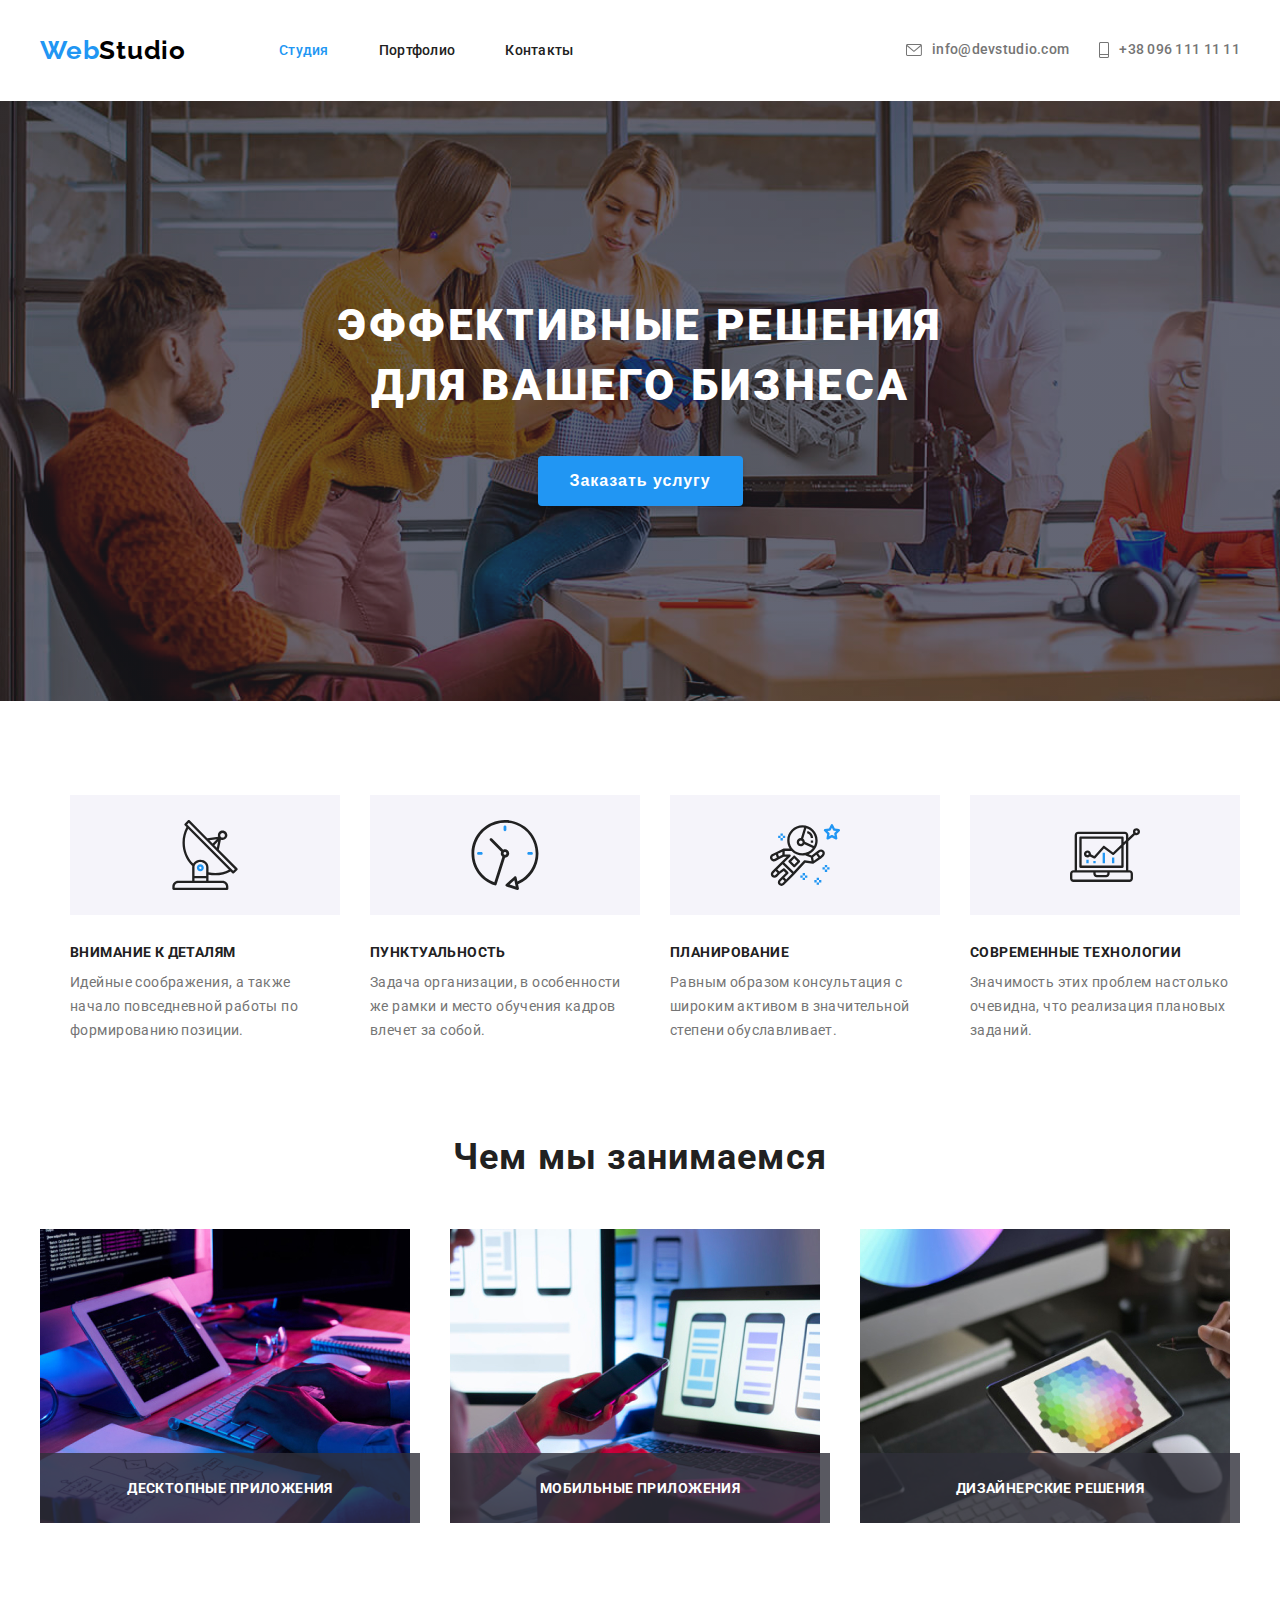
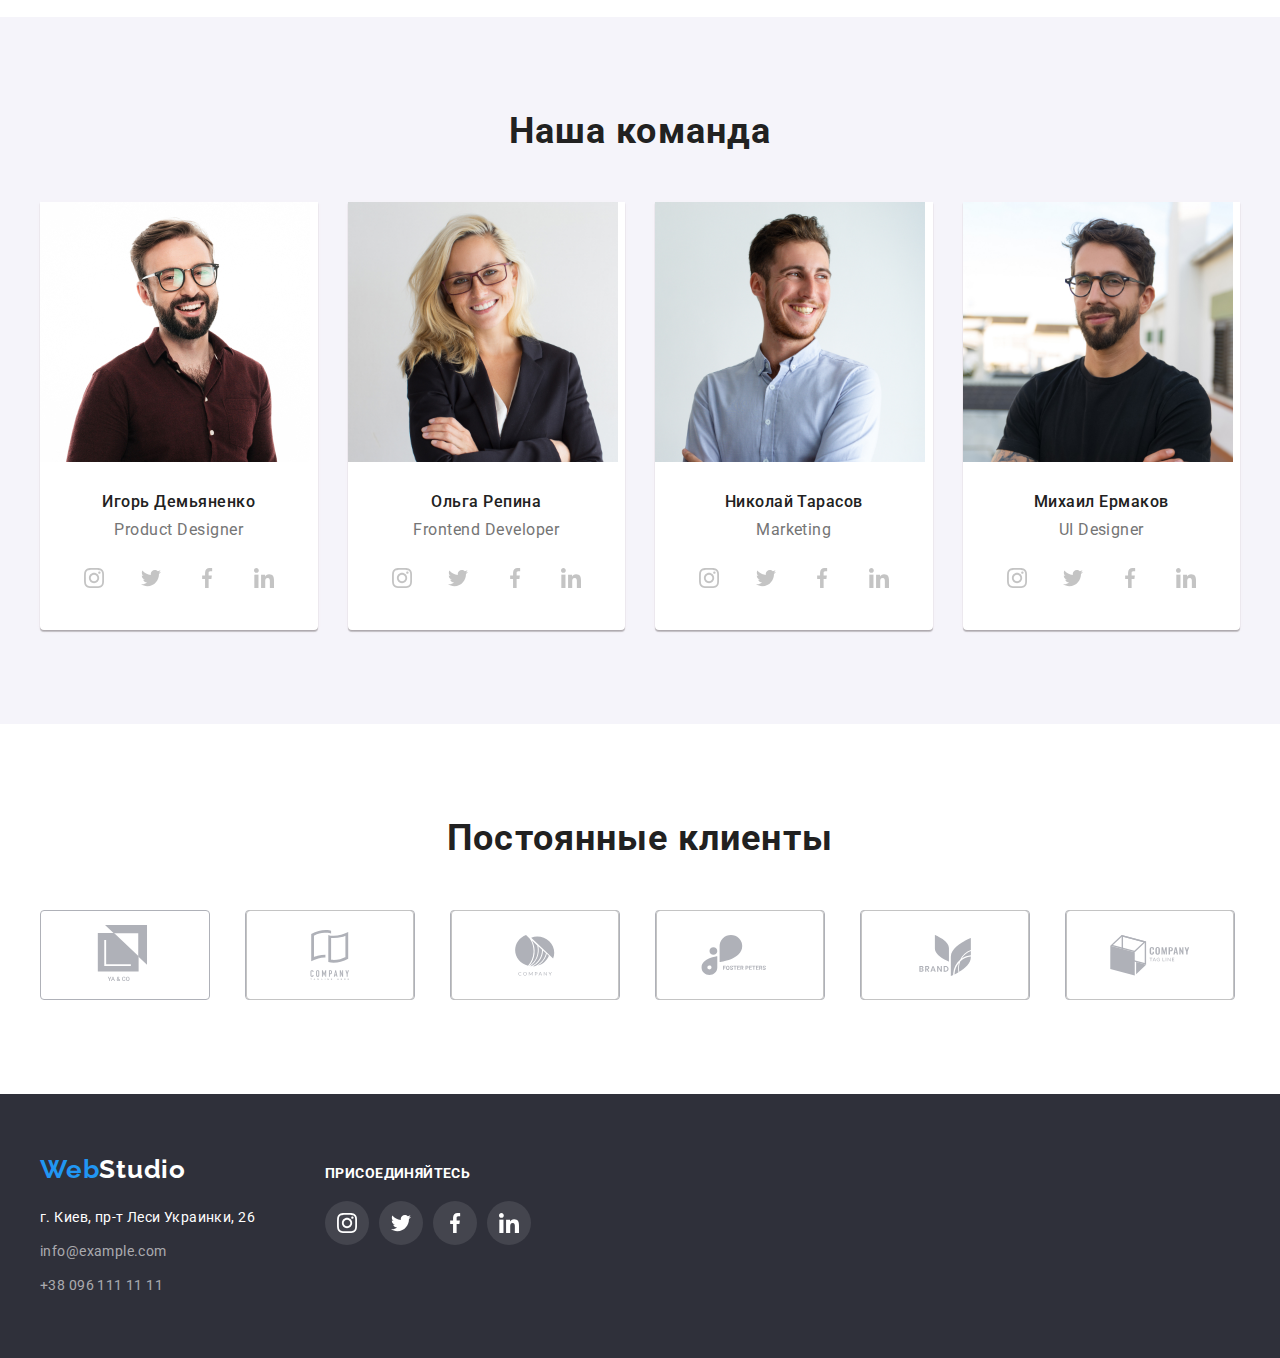
==== commit 4e674f77: "changed" ====
--- a/index.html
+++ b/index.html
@@ -89,7 +89,7 @@
         </li>
 
 
-        <li class="features">
+        <li class="margin features">
             <div class="icon-section2">
                 <svg class="icon-section" Width="70" height="70">
                     <use href="./image/icon-section-two/sprite.svg#icon-diagram"></use>
@@ -104,7 +104,7 @@
 </div>
 </section>
     <!--SECTION 3-->
-<section class="view-products">
+<section class="view-products  padding-for-section">
     <div class="container">
     <h2 class="top-work">Чем мы занимаемся</h2>
     <ul class="pic">
@@ -120,7 +120,7 @@
 </div>
 </section>
         <!--SECTION 4-->
-<section class="top-container padding-footer">
+<section class="top-container padding-footer  padding-for-section">
     <div class="container padding-for" >
     <h2 class="comand">Наша команда</h2>
     <ul class="our-comand">
--- a/css/style.css
+++ b/css/style.css
@@ -196,6 +196,10 @@
     color: var(--focus-color);
     text-decoration: none;
 }
+.tel-link:hover,
+.tel-link:focus {
+    fill: var(--focus-color);
+}
 
 .logo-link {
     font-family: "Raleway";
@@ -225,8 +229,7 @@
     background-size: cover;
     margin: 0 auto;
 
-    padding-top: 200px;
-    padding-bottom: 200px;
+
 
 }
 
@@ -286,7 +289,6 @@
 }
 .ditail {
     padding-top: 94px;
-    padding-bottom: 94px;
 }
 .lo-go {
     transition: 0.5s;
@@ -335,6 +337,8 @@
     padding-left: 0;
     margin: 0 auto;
     flex-wrap: wrap;
+    margin-top: -30px;
+    align-items: center;
 }
 .ds-text {
     margin-top: 10px;
@@ -418,13 +422,8 @@
 
 }
 
-.img {
-    width: 370px;
-    height: 294px;
-}
-.view-products {
-    padding-bottom: 94px;
-}
+
+
 .description-top {
     font-weight: 700;
     font-size: 14px;
@@ -660,12 +659,6 @@
 
 .margin {
     margin-top: 30px;
-}
-.margin:hover,
-.margin:focus {
-    cursor: pointer;
-    box-sizing: border-box;
-    box-shadow: 0px 1px 1px rgba(0, 0, 0, 0.12), 0px 4px 4px rgba(0, 0, 0, 0.06), 1px 4px 6px rgba(0, 0, 0, 0.16);
 }
 
 .products p {
@@ -779,16 +772,6 @@
 .b-radius2:focus {
     background: var(--focus-color);
 
-}
-
-
-.top-work {
-    font-weight: 700;
-    font-size: 36px;
-    line-height: 1.16;
-    text-align: center;
-    letter-spacing: 0.03em;
-    color: var(--color-text);
 }
 
 
@@ -1086,17 +1069,14 @@
 margin-left: 30px;
     width: 370px;
     height: 294px;
-}
-
-
-.top-work {
-    font-weight: 700;
-    font-size: 36px;
-    line-height: 1.16;
-    text-align: center;
-    letter-spacing: 0.03em;
-    color: #212121;
-}
+
+
+        width: 370px;
+        height: 294px;
+        position: relative;
+}
+
+
 
 
 
@@ -1148,16 +1128,9 @@
 padding-top: 94px;
 }
 
-.padding-for {
-    padding-bottom: 94px;
-    }
-
-
-.img {
-    width: 370px;
-    height: 294px;
-    position: relative;
-}
+
+
+
 .overlay {
     position: absolute;
     padding-top: 27px;
@@ -1170,8 +1143,8 @@
     letter-spacing: 0.03em;
     text-transform: uppercase;
     background: rgba(47, 48, 58, 0.8);
-    width: 370px;
-    height: 70px;
+    width: 100%;
+    padding-bottom: 27px;
     color: #FFFFFF;
 }
 .backdrop {
